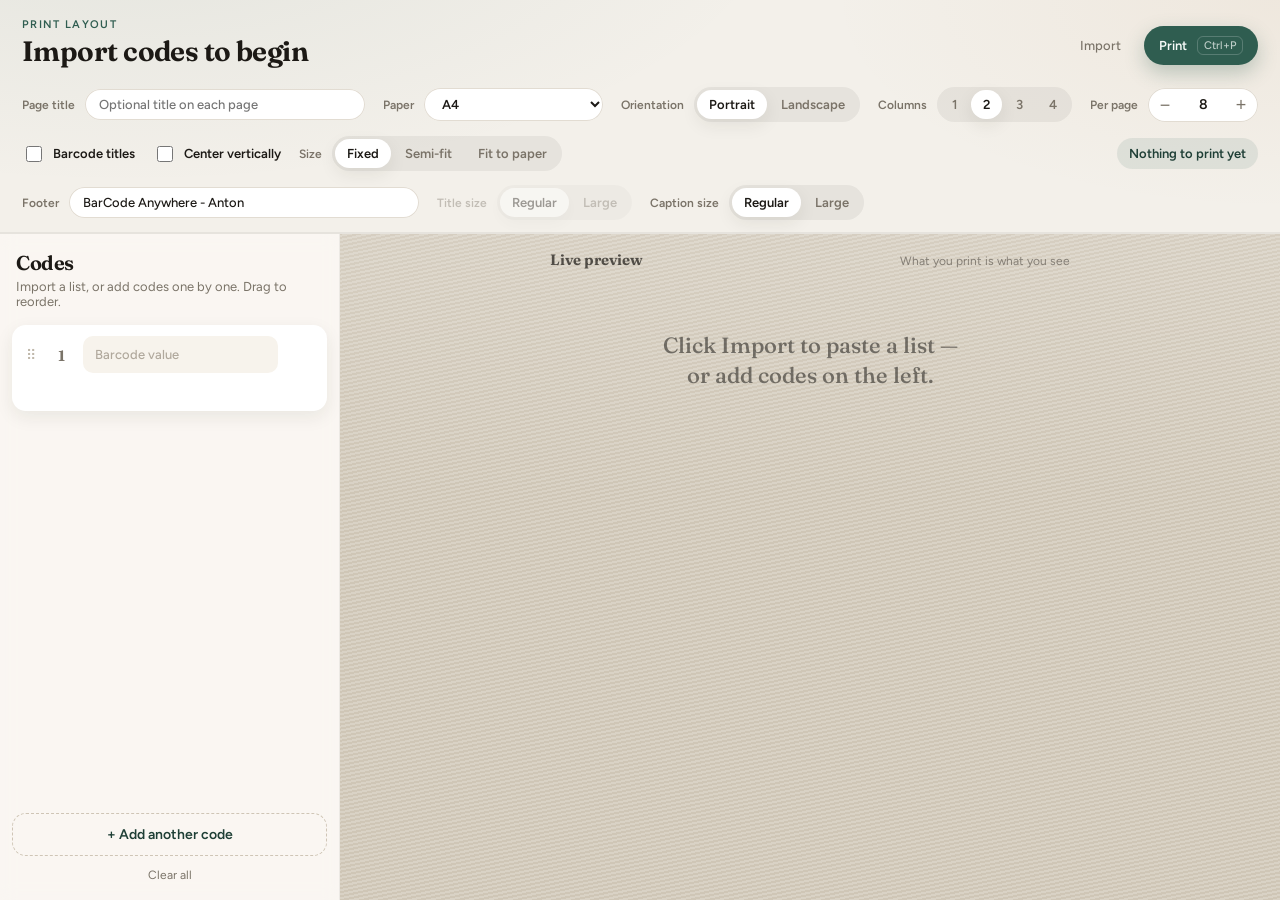
==== ui/index.html @ 6131a4e2 "Keep a regular title tile shorter than a large one. Regular titles reserved two lines, and large tit" ====
<!DOCTYPE html>
<html lang="en" class="paper-a4 orient-portrait is-booting">
<head>
  <meta charset="UTF-8" />
  <meta name="viewport" content="width=device-width, initial-scale=1" />
  <title>BarCode Anywhere</title>
  <link rel="preconnect" href="https://fonts.googleapis.com" />
  <link rel="preconnect" href="https://fonts.gstatic.com" crossorigin />
  <link href="https://fonts.googleapis.com/css2?family=Fraunces:opsz,wght@9..144,500;9..144,650&family=Figtree:wght@400;500;600;700&family=IBM+Plex+Mono:wght@400;500&display=swap" rel="stylesheet" />
  <link rel="stylesheet" href="style.css?v=19" />
</head>
<body>
  <!-- Scan mode (Ctrl+Shift+B) -->
  <main class="dialog view" id="viewScan">
    <header class="top no-print">
      <p class="hint">Ctrl+Shift+B · Esc to hide · one barcode per line</p>
      <button type="button" class="close" data-hide aria-label="Close">×</button>
    </header>

    <p class="meta" id="scanMeta"></p>
    <p class="warn" id="scanWarn" hidden></p>
    <p class="error" id="scanError" hidden></p>
    <div class="list" id="scanList"></div>
  </main>

  <!-- Print mode (Ctrl+Shift+P) -->
  <main class="print-app view" id="viewPrint" hidden>
    <header class="print-chrome no-print">
      <div class="print-brand">
        <p class="print-kicker">Print layout</p>
        <h1 class="print-title" id="printMeta">Your sheet</h1>
      </div>
      <div class="print-chrome-actions">
        <button type="button" class="btn ghost" id="importBtn">Import</button>
        <button type="button" class="btn ghost" data-hide>Hide</button>
        <button type="button" class="btn primary" id="printBtn">
          <span>Print</span>
          <span class="btn-key">Ctrl+P</span>
        </button>
      </div>
    </header>

    <section class="print-toolbar no-print">
      <div class="tool-group grow">
        <span class="tool-label">Page title</span>
        <input type="text" class="toolbar-input" id="pageTitleInput" placeholder="Optional title on each page" />
      </div>

      <div class="tool-group">
        <span class="tool-label">Paper</span>
        <select id="paperSelect" class="paper-select">
          <option value="a4" selected>A4</option>
          <option value="zebra105">105 × 250 mm (Zebra)</option>
        </select>
      </div>

      <div class="tool-group">
        <span class="tool-label">Orientation</span>
        <div class="segmented" role="group" aria-label="Orientation">
          <button type="button" class="seg is-active" data-orient="portrait">Portrait</button>
          <button type="button" class="seg" data-orient="landscape">Landscape</button>
        </div>
        <select id="orientSelect" class="sr-only" aria-hidden="true" tabindex="-1">
          <option value="portrait" selected>Portrait</option>
          <option value="landscape">Landscape</option>
        </select>
      </div>

      <div class="tool-group" id="columnsGroup">
        <span class="tool-label">Columns</span>
        <div class="segmented" role="group" aria-label="Columns">
          <button type="button" class="seg" data-columns="1">1</button>
          <button type="button" class="seg is-active" data-columns="2">2</button>
          <button type="button" class="seg" data-columns="3">3</button>
          <button type="button" class="seg" data-columns="4">4</button>
        </div>
        <select id="columnsSelect" class="sr-only" aria-hidden="true" tabindex="-1">
          <option value="1">1</option>
          <option value="2" selected>2</option>
          <option value="3">3</option>
          <option value="4">4</option>
        </select>
      </div>

      <div class="tool-group">
        <span class="tool-label">Per page</span>
        <div class="stepper">
          <button type="button" class="stepper-btn" id="perPageDown" aria-label="Fewer per page">−</button>
          <input type="number" id="perPageInput" min="1" max="40" value="8" />
          <button type="button" class="stepper-btn" id="perPageUp" aria-label="More per page">+</button>
        </div>
      </div>

      <label class="tool-toggle">
        <input type="checkbox" id="showTitlesToggle" />
        <span>Barcode titles</span>
      </label>

      <label class="tool-toggle">
        <input type="checkbox" id="vCenterToggle" />
        <span>Center vertically</span>
      </label>

      <div class="tool-group">
        <span class="tool-label">Size</span>
        <div class="segmented" role="group" aria-label="Barcode size">
          <button type="button" class="seg is-active" data-size="normal">Fixed</button>
          <button type="button" class="seg" data-size="semi">Semi-fit</button>
          <button type="button" class="seg" data-size="fit">Fit to paper</button>
        </div>
        <select id="sizeModeSelect" class="sr-only" aria-hidden="true" tabindex="-1">
          <option value="normal" selected>Fixed</option>
          <option value="semi">Semi-fit</option>
          <option value="fit">Fit to paper</option>
        </select>
      </div>

      <p class="page-pill" id="pageCount">0 pages</p>
    </section>

    <section class="print-toolbar secondary no-print">
      <div class="tool-group grow">
        <span class="tool-label">Footer</span>
        <input type="text" class="toolbar-input" id="footerInput" value="BarCode Anywhere - Anton" />
      </div>

      <div class="tool-group" id="titleSizeGroup" title="Size of the name above each barcode">
        <span class="tool-label">Title size</span>
        <div class="segmented" role="group" aria-label="Title size">
          <button type="button" class="seg is-active" data-title-size="regular">Regular</button>
          <button type="button" class="seg" data-title-size="large">Large</button>
        </div>
        <select id="titleSizeSelect" class="sr-only" aria-hidden="true" tabindex="-1">
          <option value="regular" selected>Regular</option>
          <option value="large">Large</option>
        </select>
      </div>

      <div class="tool-group" id="captionSizeGroup" title="Size of the code printed under each barcode">
        <span class="tool-label">Caption size</span>
        <div class="segmented" role="group" aria-label="Caption size">
          <button type="button" class="seg is-active" data-caption-size="regular">Regular</button>
          <button type="button" class="seg" data-caption-size="large">Large</button>
        </div>
        <select id="captionSizeSelect" class="sr-only" aria-hidden="true" tabindex="-1">
          <option value="regular" selected>Regular</option>
          <option value="large">Large</option>
        </select>
      </div>

      <p class="paper-hint" id="paperHint"></p>
    </section>

    <div class="print-body">
      <aside class="editor no-print">
        <div class="editor-head">
          <h2 class="editor-title">Codes</h2>
          <p class="editor-sub">Import a list, or add codes one by one. Drag to reorder.</p>
        </div>
        <div class="editor-list" id="editorList"></div>
        <div class="editor-foot">
          <button type="button" class="add-row" id="addBtn">+ Add another code</button>
          <button type="button" class="text-btn" id="clearBtn">Clear all</button>
        </div>
      </aside>

      <section class="preview-wrap">
        <div class="preview-head no-print">
          <span class="preview-label">Live preview</span>
          <span class="preview-tip">What you print is what you see</span>
        </div>
        <div class="preview" id="preview"></div>
      </section>
    </div>
  </main>

  <!-- Import dialog -->
  <div class="modal no-print" id="importModal" hidden>
    <div class="modal-backdrop" data-import-close></div>
    <div class="modal-card" role="dialog" aria-labelledby="importHeading">
      <header class="modal-head">
        <div>
          <p class="modal-kicker">Import</p>
          <h2 id="importHeading">Paste your codes</h2>
        </div>
        <button type="button" class="close" data-import-close aria-label="Close">×</button>
      </header>
      <p class="modal-help">
        One barcode per line. Optional:
        <code>Title | CODE</code> or <code>Title[Tab]CODE</code>.
      </p>
      <textarea id="importText" rows="12" placeholder="Damaged return | SKU-1001&#10;Wrong item | SKU-1002&#10;SKU-1003"></textarea>
      <label class="tool-toggle modal-toggle">
        <input type="checkbox" id="importReplaceToggle" checked />
        <span>Replace current list</span>
      </label>
      <footer class="modal-actions">
        <button type="button" class="btn ghost" data-import-close>Cancel</button>
        <button type="button" class="btn primary" id="importApplyBtn">Add to sheet</button>
      </footer>
    </div>
  </div>

  <script src="vendor/JsBarcode.code128.min.js"></script>
  <script src="app.js?v=19"></script>
</body>
</html>
---- ui/style.css ----
:root {
  --bg: #f3f0ea;
  --ink: #1c1915;
  --muted: #7a7368;
  --line: #e2dcd2;
  --warn: #8a5a00;
  --warn-bg: #fff4df;
  --err: #9b2c2c;
  --err-bg: #fdecec;
  --barcode-bg: #ffffff;
  --panel: #ebe6dc;
  --accent: #2f5d50;
  --accent-deep: #1f3f36;
  --desk: #d9d2c5;
  --desk-deep: #cfc6b6;
  --paper: #fffcf7;
  --shadow: 0 18px 40px rgba(40, 32, 20, 0.12);
  --shadow-soft: 0 6px 18px rgba(40, 32, 20, 0.08);
  --font-ui: "Figtree", "Segoe UI", sans-serif;
  --font-display: "Fraunces", Georgia, serif;
  --font-mono: "IBM Plex Mono", "Cascadia Mono", Consolas, monospace;
  --ease: cubic-bezier(0.22, 1, 0.36, 1);
}

* {
  box-sizing: border-box;
}

html,
body {
  margin: 0;
  height: 100%;
  background: var(--bg);
  color: var(--ink);
  font-family: var(--font-ui);
}

html.is-booting .view {
  visibility: hidden;
}

body {
  display: flex;
  align-items: stretch;
  justify-content: center;
}

.view[hidden] {
  display: none !important;
}

.sr-only {
  position: absolute;
  width: 1px;
  height: 1px;
  padding: 0;
  margin: -1px;
  overflow: hidden;
  clip: rect(0, 0, 0, 0);
  border: 0;
}

.btn {
  border: 1px solid transparent;
  background: #fff;
  color: var(--ink);
  font: inherit;
  font-size: 13px;
  font-weight: 600;
  padding: 9px 14px;
  border-radius: 999px;
  cursor: pointer;
  transition: transform 0.18s var(--ease), background 0.18s ease, box-shadow 0.18s ease;
}

.btn:hover {
  transform: translateY(-1px);
}

.btn.primary {
  background: var(--accent);
  color: #f7faf8;
  box-shadow: 0 8px 20px rgba(47, 93, 80, 0.28);
  display: inline-flex;
  align-items: center;
  gap: 10px;
}

.btn.primary:hover {
  background: var(--accent-deep);
}

.btn.ghost {
  background: transparent;
  border-color: transparent;
  color: var(--muted);
  font-weight: 500;
}

.btn.ghost:hover {
  color: var(--ink);
  background: rgba(28, 25, 21, 0.05);
}

.btn-key {
  font-size: 11px;
  font-weight: 500;
  opacity: 0.72;
  border: 1px solid rgba(255, 255, 255, 0.28);
  border-radius: 6px;
  padding: 2px 6px;
}

.close {
  border: 0;
  background: transparent;
  color: var(--muted);
  font-size: 22px;
  line-height: 1;
  cursor: pointer;
  padding: 0 2px;
}

.close:hover {
  color: var(--ink);
}

.hint {
  margin: 0;
  font-size: 12px;
  letter-spacing: 0.02em;
  color: var(--muted);
}

.meta {
  margin: 0;
  font-size: 12px;
  color: var(--muted);
}

.warn,
.error {
  margin: 0;
  font-size: 13px;
  line-height: 1.35;
  padding: 8px 10px;
  border-radius: 8px;
}

.warn {
  color: var(--warn);
  background: var(--warn-bg);
}

.error {
  color: var(--err);
  background: var(--err-bg);
}

/* —— Scan mode —— */
.dialog {
  width: min(560px, 100%);
  height: 100%;
  padding: 16px 20px 18px;
  display: flex;
  flex-direction: column;
  gap: 8px;
  min-height: 0;
}

.top {
  display: flex;
  align-items: center;
  justify-content: space-between;
  gap: 12px;
  flex-shrink: 0;
}

.list {
  flex: 1;
  min-height: 0;
  overflow-y: auto;
  display: flex;
  flex-direction: column;
  gap: 12px;
  padding-right: 2px;
}

.row {
  background: var(--barcode-bg);
  border: 1px solid var(--line);
  border-radius: 10px;
  padding: 12px 12px 10px;
  display: flex;
  flex-direction: column;
  gap: 8px;
}

.row-label {
  margin: 0;
  font-size: 13px;
  line-height: 1.35;
  white-space: pre-wrap;
  word-break: break-word;
  font-family: var(--font-mono);
}

.row-meta {
  margin: 0;
  font-size: 11px;
  color: var(--muted);
}

.row-warn,
.row-error {
  margin: 0;
  font-size: 12px;
  line-height: 1.3;
}

.row-warn {
  color: var(--warn);
}

.row-error {
  color: var(--err);
}

.row-barcode {
  display: flex;
  justify-content: center;
  align-items: center;
  overflow: hidden;
}

.row-barcode svg {
  max-width: 100%;
  height: auto;
}

.row.is-error {
  background: var(--err-bg);
  border-color: #efc4c4;
}

.empty {
  margin: 24px 0;
  text-align: center;
  color: var(--muted);
  font-size: 14px;
}

/* —— Print mode —— */
.print-app {
  width: 100%;
  height: 100%;
  display: flex;
  flex-direction: column;
  min-height: 0;
  background:
    radial-gradient(1200px 500px at 10% -10%, rgba(47, 93, 80, 0.08), transparent 55%),
    radial-gradient(900px 420px at 100% 0%, rgba(180, 120, 60, 0.07), transparent 50%),
    var(--bg);
}

.print-chrome {
  display: flex;
  align-items: flex-end;
  justify-content: space-between;
  gap: 16px;
  padding: 18px 22px 12px;
  flex-shrink: 0;
}

.print-kicker {
  margin: 0 0 4px;
  font-size: 11px;
  font-weight: 600;
  letter-spacing: 0.12em;
  text-transform: uppercase;
  color: var(--accent);
}

.print-title {
  margin: 0;
  font-family: var(--font-display);
  font-size: 28px;
  font-weight: 650;
  letter-spacing: -0.02em;
  line-height: 1.15;
  color: var(--ink);
}

.print-chrome-actions {
  display: flex;
  align-items: center;
  gap: 8px;
  padding-bottom: 2px;
}

.print-toolbar {
  display: flex;
  flex-wrap: wrap;
  align-items: center;
  gap: 14px 18px;
  padding: 8px 22px 14px;
  flex-shrink: 0;
}

.print-toolbar.secondary {
  padding-top: 0;
  padding-bottom: 12px;
  border-bottom: 1px solid rgba(28, 25, 21, 0.06);
}

.tool-group {
  display: flex;
  align-items: center;
  gap: 10px;
}

.tool-group.grow {
  flex: 1 1 220px;
  min-width: 180px;
}

.tool-group.is-disabled {
  opacity: 0.4;
}

.tool-group.is-disabled .seg {
  cursor: default;
}

.tool-label {
  font-size: 12px;
  font-weight: 600;
  color: var(--muted);
  white-space: nowrap;
}

.toolbar-input {
  flex: 1;
  min-width: 0;
  font: inherit;
  font-size: 13px;
  font-weight: 500;
  border: 0;
  background: #fff;
  border-radius: 999px;
  padding: 8px 14px;
  box-shadow: inset 0 0 0 1px var(--line);
  color: var(--ink);
}

.toolbar-input:focus {
  outline: none;
  box-shadow: 0 0 0 2px rgba(47, 93, 80, 0.22);
}

.tool-toggle {
  display: inline-flex;
  align-items: center;
  gap: 8px;
  font-size: 13px;
  font-weight: 600;
  color: var(--ink);
  cursor: pointer;
  user-select: none;
}

.tool-toggle input {
  width: 16px;
  height: 16px;
  accent-color: var(--accent);
}

.paper-hint {
  margin: 0;
  font-size: 12px;
  color: var(--muted);
  flex: 1 1 200px;
}

.segmented {
  display: inline-flex;
  padding: 3px;
  background: rgba(28, 25, 21, 0.06);
  border-radius: 999px;
  gap: 2px;
}

.seg {
  border: 0;
  background: transparent;
  color: var(--muted);
  font: inherit;
  font-size: 13px;
  font-weight: 600;
  padding: 7px 12px;
  border-radius: 999px;
  cursor: pointer;
  transition: background 0.2s var(--ease), color 0.2s ease, transform 0.2s var(--ease);
}

.seg:hover {
  color: var(--ink);
}

.seg.is-active {
  background: #fff;
  color: var(--ink);
  box-shadow: var(--shadow-soft);
}

.stepper {
  display: inline-flex;
  align-items: center;
  background: #fff;
  border-radius: 999px;
  box-shadow: inset 0 0 0 1px var(--line);
  overflow: hidden;
}

.stepper-btn {
  border: 0;
  background: transparent;
  width: 34px;
  height: 34px;
  font-size: 18px;
  line-height: 1;
  color: var(--muted);
  cursor: pointer;
}

.stepper-btn:hover {
  color: var(--ink);
  background: rgba(28, 25, 21, 0.04);
}

.stepper input {
  width: 42px;
  border: 0;
  text-align: center;
  font: inherit;
  font-size: 14px;
  font-weight: 600;
  background: transparent;
  color: var(--ink);
  -moz-appearance: textfield;
}

.stepper input::-webkit-outer-spin-button,
.stepper input::-webkit-inner-spin-button {
  -webkit-appearance: none;
  margin: 0;
}

.paper-select {
  font: inherit;
  font-size: 13px;
  font-weight: 600;
  border: 0;
  background: #fff;
  border-radius: 999px;
  padding: 8px 14px;
  box-shadow: inset 0 0 0 1px var(--line);
  color: var(--ink);
  cursor: pointer;
}

.page-pill {
  margin: 0 0 0 auto;
  font-size: 13px;
  font-weight: 600;
  color: var(--accent-deep);
  background: rgba(47, 93, 80, 0.1);
  padding: 8px 12px;
  border-radius: 999px;
}

.print-body {
  flex: 1;
  min-height: 0;
  display: grid;
  grid-template-columns: minmax(300px, 340px) 1fr;
  gap: 0;
  border-top: 1px solid rgba(28, 25, 21, 0.06);
}

.editor {
  background: rgba(255, 252, 247, 0.55);
  backdrop-filter: blur(8px);
  border-right: 1px solid rgba(28, 25, 21, 0.06);
  display: flex;
  flex-direction: column;
  min-height: 0;
}

.editor-head {
  padding: 16px 16px 8px;
  flex-shrink: 0;
}

.editor-title {
  margin: 0;
  font-family: var(--font-display);
  font-size: 20px;
  font-weight: 650;
  letter-spacing: -0.02em;
}

.editor-sub {
  margin: 4px 0 0;
  font-size: 13px;
  color: var(--muted);
}

.editor-list {
  flex: 1;
  overflow-y: auto;
  padding: 8px 12px 8px;
  display: flex;
  flex-direction: column;
  gap: 8px;
}

.edit-row {
  display: grid;
  grid-template-columns: 18px 28px 1fr auto;
  gap: 8px;
  align-items: start;
  background: #fff;
  border-radius: 14px;
  padding: 10px 10px 10px 8px;
  box-shadow: var(--shadow-soft);
  border: 1px solid transparent;
  transition: transform 0.18s var(--ease), box-shadow 0.18s ease, border-color 0.18s ease;
  animation: rise-in 0.28s var(--ease) both;
}

.edit-row:hover {
  transform: translateY(-1px);
  box-shadow: 0 10px 24px rgba(40, 32, 20, 0.1);
}

.edit-row.is-bad {
  border-color: #f0c4c4;
  background: #fff8f7;
}

.edit-row.is-dragging {
  opacity: 0.55;
  transform: scale(0.98);
}

.edit-row.is-drag-over {
  border-color: var(--accent);
  box-shadow: 0 0 0 2px rgba(47, 93, 80, 0.18);
}

.edit-handle {
  display: flex;
  align-items: center;
  justify-content: center;
  height: 38px;
  color: #c0b8ab;
  cursor: grab;
  user-select: none;
  font-size: 14px;
  letter-spacing: -1px;
}

.edit-handle:active {
  cursor: grabbing;
}

.edit-num {
  display: flex;
  align-items: center;
  justify-content: center;
  height: 38px;
  font-family: var(--font-display);
  font-size: 15px;
  font-weight: 650;
  color: var(--muted);
}

.edit-main {
  min-width: 0;
  display: flex;
  flex-direction: column;
  gap: 6px;
}

.edit-main input {
  width: 100%;
  border: 0;
  outline: none;
  background: #f7f3ec;
  border-radius: 10px;
  padding: 10px 12px;
  font-family: var(--font-mono);
  font-size: 13px;
  color: var(--ink);
  transition: background 0.18s ease, box-shadow 0.18s ease;
}

.edit-main input:focus {
  background: #fff;
  box-shadow: 0 0 0 2px rgba(47, 93, 80, 0.22);
}

.edit-main input::placeholder {
  color: #b0a89c;
  font-family: var(--font-ui);
  font-weight: 500;
}

.edit-mini {
  height: 28px;
  display: flex;
  align-items: center;
  opacity: 0.92;
}

.edit-mini svg {
  max-width: 100%;
  height: 26px !important;
}

.edit-mini.is-empty {
  display: none;
}

.edit-hint {
  margin: 0;
  font-size: 11px;
  line-height: 1.35;
  color: var(--err);
  min-height: 0;
}

.edit-tools {
  display: flex;
  flex-direction: column;
  gap: 4px;
  opacity: 0;
  transition: opacity 0.15s ease;
}

.edit-row:hover .edit-tools,
.edit-row:focus-within .edit-tools {
  opacity: 1;
}

.icon-btn {
  width: 30px;
  height: 30px;
  border: 0;
  border-radius: 8px;
  background: transparent;
  color: var(--muted);
  cursor: pointer;
  font-size: 14px;
  line-height: 1;
}

.icon-btn:hover {
  background: rgba(28, 25, 21, 0.06);
  color: var(--ink);
}

.icon-btn.danger:hover {
  background: rgba(155, 44, 44, 0.1);
  color: var(--err);
}

.editor-foot {
  padding: 10px 12px 14px;
  display: flex;
  flex-direction: column;
  gap: 8px;
  flex-shrink: 0;
}

.add-row {
  width: 100%;
  border: 1.5px dashed #cfc5b6;
  background: transparent;
  color: var(--accent-deep);
  font: inherit;
  font-size: 14px;
  font-weight: 600;
  padding: 12px;
  border-radius: 14px;
  cursor: pointer;
  transition: border-color 0.18s ease, background 0.18s ease, transform 0.18s var(--ease);
}

.add-row:hover {
  border-color: var(--accent);
  background: rgba(47, 93, 80, 0.06);
  transform: translateY(-1px);
}

.text-btn {
  border: 0;
  background: transparent;
  color: var(--muted);
  font: inherit;
  font-size: 12px;
  cursor: pointer;
  padding: 4px;
}

.text-btn:hover {
  color: var(--err);
}

.preview-wrap {
  min-height: 0;
  overflow: auto;
  padding: 16px 18px 28px;
  background:
    linear-gradient(180deg, rgba(255, 255, 255, 0.15), transparent 40%),
    repeating-linear-gradient(
      -12deg,
      var(--desk) 0 2px,
      var(--desk-deep) 2px 4px
    );
}

.preview-head {
  display: flex;
  align-items: baseline;
  justify-content: space-between;
  gap: 12px;
  margin: 0 auto 14px;
  width: min(100%, 520px);
}

.preview-label {
  font-family: var(--font-display);
  font-size: 15px;
  font-weight: 650;
  color: rgba(28, 25, 21, 0.72);
}

.preview-tip {
  font-size: 12px;
  color: rgba(28, 25, 21, 0.45);
}

.preview {
  display: flex;
  flex-direction: column;
  align-items: center;
  gap: 22px;
}

.sheet {
  width: 210mm;
  min-height: 297mm;
  background: var(--paper);
  border-radius: 2px;
  box-shadow: var(--shadow), 0 1px 0 rgba(255, 255, 255, 0.8) inset;
  padding: 12mm 12mm 10mm;
  display: flex;
  flex-direction: column;
  position: relative;
  animation: sheet-in 0.45s var(--ease) both;
}

.sheet.is-landscape {
  width: 297mm;
  min-height: 210mm;
}

.sheet.paper-zebra105 {
  width: 105mm;
  min-height: 250mm;
  padding: 6mm 6mm 5mm;
}

.sheet.paper-zebra105.is-landscape {
  width: 250mm;
  min-height: 105mm;
  padding: 5mm 7mm;
}

.sheet::before {
  content: "";
  position: absolute;
  inset: 0;
  pointer-events: none;
  background: linear-gradient(135deg, rgba(255, 255, 255, 0.55), transparent 35%);
  border-radius: inherit;
}

.sheet-header {
  position: relative;
  z-index: 1;
  margin-bottom: 5mm;
  padding-bottom: 3mm;
  border-bottom: 0.4pt solid #ddd6ca;
}

.sheet-header.is-empty {
  display: none;
}

.sheet-page-title {
  margin: 0;
  font-family: var(--font-display);
  font-size: 16pt;
  font-weight: 650;
  letter-spacing: -0.02em;
  color: #1c1915;
  line-height: 1.2;
}

.sheet.paper-zebra105 .sheet-page-title {
  font-size: 11pt;
}

.sheet-grid {
  flex: 1;
  display: grid;
  gap: 7mm 8mm;
  align-content: start;
  position: relative;
  z-index: 1;
  min-height: 0;
}

.sheet-grid.is-vcenter {
  align-content: center;
}

.sheet.is-fit .sheet-cell-title,
.sheet.is-semi .sheet-cell-title {
  font-size: 11pt;
}

.sheet.is-fit .sheet-cell-label,
.sheet.is-semi .sheet-cell-label {
  font-size: 8.5pt;
}

.sheet.is-fit.paper-zebra105 .sheet-cell-title {
  font-size: 10pt;
}

.sheet.is-fit.paper-zebra105 .sheet-cell-label {
  font-size: 9pt;
}

.sheet.is-fit.is-fit-hero .sheet-cell-title {
  font-size: 14pt;
}

.sheet.is-fit.is-fit-hero .sheet-cell-label {
  font-size: 9pt;
}

.sheet.paper-zebra105 .sheet-grid {
  gap: 4mm 5mm;
}

.sheet-grid.cols-1 {
  grid-template-columns: 1fr;
}

.sheet-grid.cols-2 {
  grid-template-columns: 1fr 1fr;
}

.sheet-grid.cols-3 {
  grid-template-columns: 1fr 1fr 1fr;
  gap: 6mm 6mm;
}

.sheet-grid.cols-4 {
  grid-template-columns: 1fr 1fr 1fr 1fr;
  gap: 5mm 5mm;
}

.sheet-cell {
  --after-title: -1.25mm;
  display: flex;
  flex-direction: column;
  align-items: center;
  justify-content: center;
  gap: 2.2mm;
  padding: 3mm 3.5mm;
  min-height: 0;
  overflow: hidden;
  border-radius: 1.5mm;
  background: #f6f1e8;
  print-color-adjust: exact;
  -webkit-print-color-adjust: exact;
}

.sheet-grid.cols-1 .sheet-cell {
  padding-block: 4mm;
}

.sheet.paper-zebra105 .sheet-cell {
  --after-title: -0.75mm;
  padding: 2mm 1mm;
  gap: 1.6mm;
}

.sheet-grid.cols-3 .sheet-cell-label,
.sheet-grid.cols-4 .sheet-cell-label {
  font-size: 8pt;
}

.sheet-cell-title {
  margin: 0 0 var(--after-title);
  font-family: var(--font-ui);
  font-size: 10pt;
  font-weight: 650;
  text-align: center;
  color: #1c1915;
  line-height: 1.15;
  width: 100%;
  max-width: 100%;
  height: auto;
  min-height: 0;
  overflow: hidden;
  word-break: break-word;
  display: flex;
  flex-direction: column;
  justify-content: flex-end;
  align-items: center;
  flex-shrink: 0;
}

.sheet-cell-title span {
  display: -webkit-box;
  -webkit-box-orient: vertical;
  -webkit-line-clamp: 2;
  line-clamp: 2;
  overflow: hidden;
  max-width: 100%;
  word-break: break-word;
}

.sheet.paper-zebra105 .sheet-cell-title {
  font-size: 9pt;
}

.sheet-cell-bars {
  max-width: 100%;
  min-width: 0;
  display: flex;
  justify-content: center;
}

.sheet-cell-bars svg,
.sheet-cell svg {
  max-width: 100%;
  height: auto;
  filter: contrast(1.05);
}

.sheet.is-fit,
.sheet.is-semi {
  height: 297mm;
}

.sheet.is-fit.is-landscape,
.sheet.is-semi.is-landscape {
  height: 210mm;
}

.sheet.paper-zebra105.is-fit,
.sheet.paper-zebra105.is-semi {
  height: 250mm;
}

.sheet.paper-zebra105.is-fit.is-landscape,
.sheet.paper-zebra105.is-semi.is-landscape {
  height: 105mm;
}

.sheet.is-fit .sheet-footer,
.sheet.is-semi .sheet-footer {
  margin-top: 0;
}

.sheet.is-fit .sheet-grid,
.sheet.is-semi .sheet-grid {
  --wall-gap: 10mm;
  flex: 1 1 auto;
  min-height: 0;
  align-content: start;
  gap: var(--wall-gap);
  grid-template-rows: none;
  grid-auto-rows: calc(
    (100% - (var(--layout-rows, 1) - 1) * var(--wall-gap)) / var(--layout-rows, 1)
  );
}

.sheet.paper-zebra105.is-fit .sheet-grid,
.sheet.paper-zebra105.is-semi .sheet-grid {
  --wall-gap: 6mm;
}

.sheet.is-fit .sheet-cell,
.sheet.is-semi .sheet-cell {
  height: 100%;
  min-height: 0;
}

.sheet.is-fit .sheet-cell {
  --after-title: -1.15mm;
  padding: 3mm 2.5mm;
  gap: 2mm;
}

.sheet.is-semi .sheet-cell {
  --after-title: -1.45mm;
  padding: 3mm 3mm;
  gap: 2.4mm;
}

.sheet.paper-zebra105.is-fit .sheet-cell,
.sheet.paper-zebra105.is-semi .sheet-cell {
  --after-title: -0.85mm;
}

.sheet.is-fit .sheet-cell-bars,
.sheet.is-semi .sheet-cell-bars {
  flex: 0 0 auto;
  align-self: center;
  align-items: center;
  justify-content: center;
  width: 100%;
  height: var(--bar-h, 24mm);
  max-width: none;
  min-height: 0;
}

.sheet.is-fit .sheet-cell-bars svg,
.sheet.is-semi .sheet-cell-bars svg {
  width: auto;
  height: 100%;
  max-width: 100%;
  display: block;
}

.sheet-cell-label {
  margin: 0;
  font-size: 8.5pt;
  font-weight: 500;
  letter-spacing: 0.04em;
  text-align: center;
  word-break: break-word;
  font-family: var(--font-mono);
  color: #6e675e;
  max-width: 100%;
  line-height: 1.25;
  flex-shrink: 0;
}

/* Large type is 18pt. Title and caption are independent, including both at once.
   In a fitted cell, container query units yield a little when the slot is too short. */
.sheet.is-fit .sheet-cell,
.sheet.is-semi .sheet-cell {
  container-type: size;
}

.sheet.is-title-lg .sheet-cell-title,
.sheet.is-title-lg.is-fit .sheet-cell-title,
.sheet.is-title-lg.is-semi .sheet-cell-title,
.sheet.is-title-lg.is-fit.is-fit-hero .sheet-cell-title,
.sheet.is-title-lg.paper-zebra105 .sheet-cell-title,
.sheet.is-title-lg.is-fit.paper-zebra105 .sheet-cell-title,
.sheet.is-title-lg.is-semi.paper-zebra105 .sheet-cell-title {
  font-size: 18pt;
  line-height: 1.12;
  letter-spacing: -0.015em;
}

.sheet.is-fit.is-title-lg .sheet-cell-title,
.sheet.is-semi.is-title-lg .sheet-cell-title,
.sheet.is-title-lg.is-fit.is-fit-hero .sheet-cell-title,
.sheet.is-title-lg.is-fit.paper-zebra105 .sheet-cell-title,
.sheet.is-title-lg.is-semi.paper-zebra105 .sheet-cell-title {
  font-size: min(18pt, 26cqh);
}

.sheet.is-caption-lg .sheet-cell-label,
.sheet.is-caption-lg.is-fit .sheet-cell-label,
.sheet.is-caption-lg.is-semi .sheet-cell-label,
.sheet.is-caption-lg.is-fit.is-fit-hero .sheet-cell-label,
.sheet.is-caption-lg.paper-zebra105 .sheet-cell-label,
.sheet.is-caption-lg.is-fit.paper-zebra105 .sheet-cell-label,
.sheet.is-caption-lg.is-semi.paper-zebra105 .sheet-cell-label,
.sheet.is-caption-lg .sheet-grid.cols-3 .sheet-cell-label,
.sheet.is-caption-lg .sheet-grid.cols-4 .sheet-cell-label {
  font-size: 18pt;
  font-weight: 500;
  letter-spacing: 0.01em;
  line-height: 1.15;
  color: #2c2823;
}

.sheet.is-fit.is-caption-lg .sheet-cell-label,
.sheet.is-semi.is-caption-lg .sheet-cell-label,
.sheet.is-caption-lg.is-fit.is-fit-hero .sheet-cell-label,
.sheet.is-caption-lg.is-fit.paper-zebra105 .sheet-cell-label,
.sheet.is-caption-lg.is-semi.paper-zebra105 .sheet-cell-label,
.sheet.is-fit.is-caption-lg .sheet-grid.cols-3 .sheet-cell-label,
.sheet.is-fit.is-caption-lg .sheet-grid.cols-4 .sheet-cell-label,
.sheet.is-semi.is-caption-lg .sheet-grid.cols-3 .sheet-cell-label,
.sheet.is-semi.is-caption-lg .sheet-grid.cols-4 .sheet-cell-label {
  font-size: min(18pt, 20cqh);
}

.sheet.is-title-lg.is-caption-lg .sheet-cell {
  --after-title: -0.7mm;
  gap: 1.5mm;
  padding-block: 2.2mm;
}

.sheet.is-fit.is-title-lg.is-caption-lg .sheet-cell,
.sheet.is-semi.is-title-lg.is-caption-lg .sheet-cell {
  --after-title: -0.85mm;
  padding-block: 1.6mm;
}

.sheet.paper-zebra105 .sheet-cell-label {
  font-size: 8pt;
}

.sheet-cell.is-bad {
  background: #fff1f0;
  box-shadow: inset 0 0 0 1px #efc2c0;
}

.sheet-cell-error {
  margin: 0;
  font-size: 8.5pt;
  color: var(--err);
  text-align: center;
  font-family: var(--font-ui);
}

.sheet-footer {
  margin-top: auto;
  padding-top: 4mm;
  display: flex;
  justify-content: space-between;
  align-items: baseline;
  gap: 4mm;
  position: relative;
  z-index: 1;
  font-size: 8pt;
  color: #8a8278;
  font-family: var(--font-ui);
  border-top: 0.4pt solid #ebe4d8;
}

.sheet.paper-zebra105 .sheet-footer {
  font-size: 7pt;
  padding-top: 2.5mm;
}

.sheet-footer strong {
  color: #6e675e;
  font-weight: 600;
}

.sheet-footer-date {
  white-space: nowrap;
}

.edit-title {
  width: 100%;
  border: 0;
  outline: none;
  background: #f3eee6;
  border-radius: 8px;
  padding: 7px 10px;
  font-family: var(--font-ui);
  font-size: 12px;
  font-weight: 600;
  color: var(--ink);
}

.edit-title:focus {
  background: #fff;
  box-shadow: 0 0 0 2px rgba(47, 93, 80, 0.18);
}

.edit-title::placeholder {
  font-weight: 500;
  color: #b0a89c;
}

/* Import modal */
.modal[hidden] {
  display: none !important;
}

.modal {
  position: fixed;
  inset: 0;
  z-index: 40;
  display: grid;
  place-items: center;
  padding: 24px;
}

.modal-backdrop {
  position: absolute;
  inset: 0;
  background: rgba(28, 25, 21, 0.42);
  backdrop-filter: blur(3px);
}

.modal-card {
  position: relative;
  width: min(560px, 100%);
  background: #fffcf7;
  border-radius: 18px;
  box-shadow: 0 24px 60px rgba(28, 25, 21, 0.28);
  padding: 18px 18px 16px;
  display: flex;
  flex-direction: column;
  gap: 12px;
  animation: sheet-in 0.3s var(--ease) both;
}

.modal-head {
  display: flex;
  align-items: flex-start;
  justify-content: space-between;
  gap: 12px;
}

.modal-kicker {
  margin: 0 0 2px;
  font-size: 11px;
  font-weight: 600;
  letter-spacing: 0.12em;
  text-transform: uppercase;
  color: var(--accent);
}

.modal-card h2 {
  margin: 0;
  font-family: var(--font-display);
  font-size: 24px;
  font-weight: 650;
  letter-spacing: -0.02em;
}

.modal-help {
  margin: 0;
  font-size: 13px;
  color: var(--muted);
  line-height: 1.4;
}

.modal-help code {
  font-family: var(--font-mono);
  font-size: 12px;
  background: #f0ebe3;
  padding: 1px 5px;
  border-radius: 4px;
  color: var(--ink);
}

#rawImport,
#importText {
  width: 100%;
  border: 0;
  border-radius: 12px;
  background: #f4efe7;
  padding: 12px 14px;
  font-family: var(--font-mono);
  font-size: 13px;
  line-height: 1.45;
  color: var(--ink);
  resize: vertical;
  min-height: 180px;
}

#importText:focus {
  outline: none;
  box-shadow: 0 0 0 2px rgba(47, 93, 80, 0.22);
  background: #fff;
}

.modal-toggle {
  align-self: flex-start;
}

.modal-actions {
  display: flex;
  justify-content: flex-end;
  gap: 8px;
}

.preview-empty {
  margin: 48px auto;
  max-width: 320px;
  text-align: center;
  color: rgba(28, 25, 21, 0.55);
  font-family: var(--font-display);
  font-size: 22px;
  line-height: 1.35;
  font-weight: 500;
}

@keyframes rise-in {
  from {
    opacity: 0;
    transform: translateY(6px);
  }
  to {
    opacity: 1;
    transform: translateY(0);
  }
}

@keyframes sheet-in {
  from {
    opacity: 0;
    transform: translateY(16px) scale(0.985);
  }
  to {
    opacity: 1;
    transform: translateY(0) scale(1);
  }
}

@media screen {
  .sheet.paper-a4 {
    zoom: 0.62;
  }

  .sheet.paper-a4.is-landscape {
    zoom: 0.48;
  }

  .sheet.paper-zebra105 {
    zoom: 0.85;
  }

  .sheet.paper-zebra105.is-landscape {
    zoom: 0.72;
  }
}

@media print {
  html,
  body {
    height: auto;
    background: #fff;
  }

  body {
    display: block;
  }

  .no-print {
    display: none !important;
  }

  .view[hidden] {
    display: none !important;
  }

  .print-app {
    display: block;
    height: auto;
    background: #fff;
  }

  .print-body,
  .preview-wrap,
  .preview {
    display: block;
    overflow: visible;
    padding: 0;
    margin: 0;
    background: #fff;
    box-shadow: none;
  }

  .sheet {
    zoom: 1 !important;
    box-shadow: none;
    width: auto !important;
    min-height: auto !important;
    height: auto;
    padding: 0;
    border-radius: 0;
    background: #fff;
    page-break-after: always;
    break-after: page;
    animation: none;
  }

  .sheet::before {
    display: none;
  }

  .sheet:last-child {
    page-break-after: auto;
    break-after: auto;
  }

  .sheet-cell {
    background: #f6f1e8;
    print-color-adjust: exact;
    -webkit-print-color-adjust: exact;
  }

  html.paper-a4.orient-portrait @page {
    size: A4 portrait;
    margin: 12mm;
  }

  html.paper-a4.orient-landscape @page {
    size: A4 landscape;
    margin: 12mm;
  }

  html.paper-zebra105.orient-portrait @page {
    size: 105mm 250mm;
    margin: 4mm;
  }

  html.paper-zebra105.orient-landscape @page {
    size: 250mm 105mm;
    margin: 4mm;
  }

  /* Content box after @page margins, so a fitted sheet fills one page. */
  html.paper-a4.orient-portrait .sheet.is-fit,
  html.paper-a4.orient-portrait .sheet.is-semi {
    height: 272mm;
    max-height: 272mm;
  }

  html.paper-a4.orient-landscape .sheet.is-fit,
  html.paper-a4.orient-landscape .sheet.is-semi {
    height: 185mm;
    max-height: 185mm;
  }

  html.paper-zebra105.orient-portrait .sheet.is-fit,
  html.paper-zebra105.orient-portrait .sheet.is-semi {
    height: 241mm;
    max-height: 241mm;
  }

  html.paper-zebra105.orient-landscape .sheet.is-fit,
  html.paper-zebra105.orient-landscape .sheet.is-semi {
    height: 96mm;
    max-height: 96mm;
  }

  .sheet.is-fit,
  .sheet.is-semi {
    overflow: hidden;
    break-inside: avoid;
    page-break-inside: avoid;
  }
}
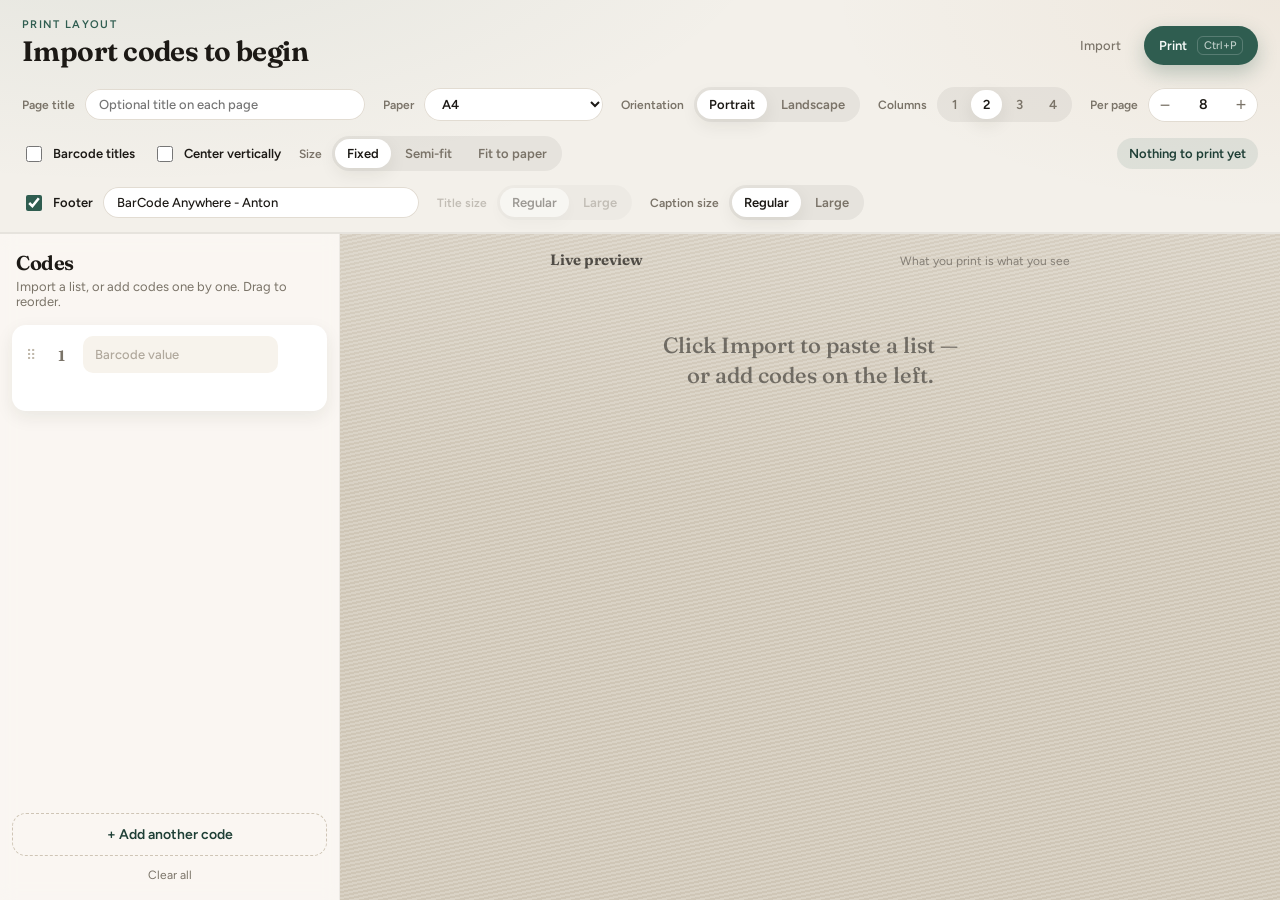
==== commit f8c712a5: "Make the sheet footer optional. Add a checkbox beside the footer text so the line at the bottom of e" ====
--- a/ui/index.html
+++ b/ui/index.html
@@ -7,7 +7,7 @@
   <link rel="preconnect" href="https://fonts.googleapis.com" />
   <link rel="preconnect" href="https://fonts.gstatic.com" crossorigin />
   <link href="https://fonts.googleapis.com/css2?family=Fraunces:opsz,wght@9..144,500;9..144,650&family=Figtree:wght@400;500;600;700&family=IBM+Plex+Mono:wght@400;500&display=swap" rel="stylesheet" />
-  <link rel="stylesheet" href="style.css?v=19" />
+  <link rel="stylesheet" href="style.css?v=20" />
 </head>
 <body>
   <!-- Scan mode (Ctrl+Shift+B) -->
@@ -119,8 +119,11 @@
     </section>
 
     <section class="print-toolbar secondary no-print">
-      <div class="tool-group grow">
-        <span class="tool-label">Footer</span>
+      <div class="tool-group grow" id="footerGroup">
+        <label class="tool-toggle" title="Show the line at the bottom of each page">
+          <input type="checkbox" id="showFooterToggle" checked />
+          <span>Footer</span>
+        </label>
         <input type="text" class="toolbar-input" id="footerInput" value="BarCode Anywhere - Anton" />
       </div>
 
@@ -202,6 +205,6 @@
   </div>
 
   <script src="vendor/JsBarcode.code128.min.js"></script>
-  <script src="app.js?v=19"></script>
+  <script src="app.js?v=20"></script>
 </body>
 </html>
--- a/ui/style.css
+++ b/ui/style.css
@@ -353,9 +353,8 @@
   color: var(--ink);
 }
 
-.toolbar-input:focus {
-  outline: none;
-  box-shadow: 0 0 0 2px rgba(47, 93, 80, 0.22);
+.toolbar-input:disabled {
+  opacity: 0.45;
 }
 
 .tool-toggle {
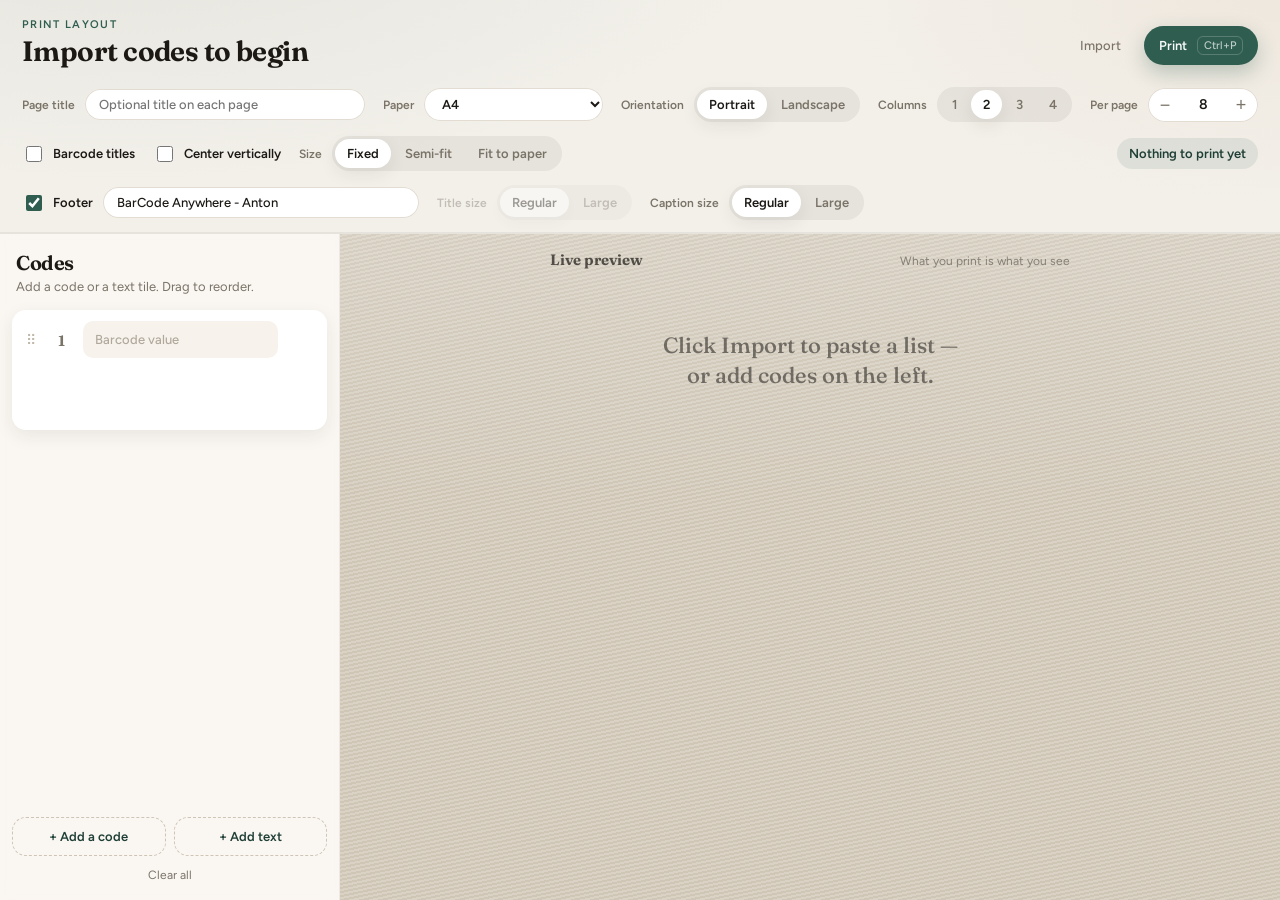
==== commit 7f4eae84: "Add text-only tiles that stay centered and multi-line. A tile can be words instead of a barcode. The" ====
--- a/ui/index.html
+++ b/ui/index.html
@@ -7,7 +7,7 @@
   <link rel="preconnect" href="https://fonts.googleapis.com" />
   <link rel="preconnect" href="https://fonts.gstatic.com" crossorigin />
   <link href="https://fonts.googleapis.com/css2?family=Fraunces:opsz,wght@9..144,500;9..144,650&family=Figtree:wght@400;500;600;700&family=IBM+Plex+Mono:wght@400;500&display=swap" rel="stylesheet" />
-  <link rel="stylesheet" href="style.css?v=20" />
+  <link rel="stylesheet" href="style.css?v=21" />
 </head>
 <body>
   <!-- Scan mode (Ctrl+Shift+B) -->
@@ -158,11 +158,14 @@
       <aside class="editor no-print">
         <div class="editor-head">
           <h2 class="editor-title">Codes</h2>
-          <p class="editor-sub">Import a list, or add codes one by one. Drag to reorder.</p>
+          <p class="editor-sub">Add a code or a text tile. Drag to reorder.</p>
         </div>
         <div class="editor-list" id="editorList"></div>
         <div class="editor-foot">
-          <button type="button" class="add-row" id="addBtn">+ Add another code</button>
+          <div class="add-row-pair">
+            <button type="button" class="add-row" id="addBtn">+ Add a code</button>
+            <button type="button" class="add-row" id="addTextBtn">+ Add text</button>
+          </div>
           <button type="button" class="text-btn" id="clearBtn">Clear all</button>
         </div>
       </aside>
@@ -191,6 +194,8 @@
       <p class="modal-help">
         One barcode per line. Optional:
         <code>Title | CODE</code> or <code>Title[Tab]CODE</code>.
+        A line starting with <code>::</code> is a text tile, with no barcode.
+        Use <code>\n</code> in that line for a line break.
       </p>
       <textarea id="importText" rows="12" placeholder="Damaged return | SKU-1001&#10;Wrong item | SKU-1002&#10;SKU-1003"></textarea>
       <label class="tool-toggle modal-toggle">
@@ -205,6 +210,6 @@
   </div>
 
   <script src="vendor/JsBarcode.code128.min.js"></script>
-  <script src="app.js?v=20"></script>
+  <script src="app.js?v=21"></script>
 </body>
 </html>
--- a/ui/style.css
+++ b/ui/style.css
@@ -632,6 +632,32 @@
   display: none;
 }
 
+.edit-main textarea.edit-copy {
+  width: 100%;
+  min-height: 72px;
+  border: 0;
+  outline: none;
+  resize: vertical;
+  background: #f7f3ec;
+  border-radius: 10px;
+  padding: 10px 12px;
+  font-family: var(--font-ui);
+  font-size: 13px;
+  font-weight: 600;
+  line-height: 1.4;
+  color: var(--ink);
+}
+
+.edit-main textarea.edit-copy:focus {
+  background: #fff;
+  box-shadow: 0 0 0 2px rgba(47, 93, 80, 0.22);
+}
+
+.edit-main textarea.edit-copy::placeholder {
+  color: #b0a89c;
+  font-weight: 500;
+}
+
 .edit-hint {
   margin: 0;
   font-size: 11px;
@@ -681,6 +707,17 @@
   flex-direction: column;
   gap: 8px;
   flex-shrink: 0;
+}
+
+.add-row-pair {
+  display: grid;
+  grid-template-columns: 1fr 1fr;
+  gap: 8px;
+}
+
+.add-row-pair .add-row {
+  padding: 11px 8px;
+  font-size: 13px;
 }
 
 .add-row {
@@ -1051,6 +1088,37 @@
   display: block;
 }
 
+.sheet-cell.is-text {
+  justify-content: center;
+  align-items: center;
+  text-align: center;
+}
+
+.sheet-cell-copy {
+  margin: 0;
+  width: 100%;
+  max-width: 100%;
+  text-align: center;
+  white-space: pre-wrap;
+  overflow-wrap: anywhere;
+  word-break: break-word;
+  font-family: var(--font-ui);
+  font-weight: 650;
+  font-size: 15pt;
+  line-height: 1.25;
+  color: #1c1915;
+}
+
+.sheet.is-title-lg .sheet-cell-copy {
+  font-size: 18pt;
+  line-height: 1.2;
+}
+
+.sheet.is-fit.is-title-lg .sheet-cell-copy,
+.sheet.is-semi.is-title-lg .sheet-cell-copy {
+  font-size: min(18pt, 16cqh);
+}
+
 .sheet-cell-label {
   margin: 0;
   font-size: 8.5pt;
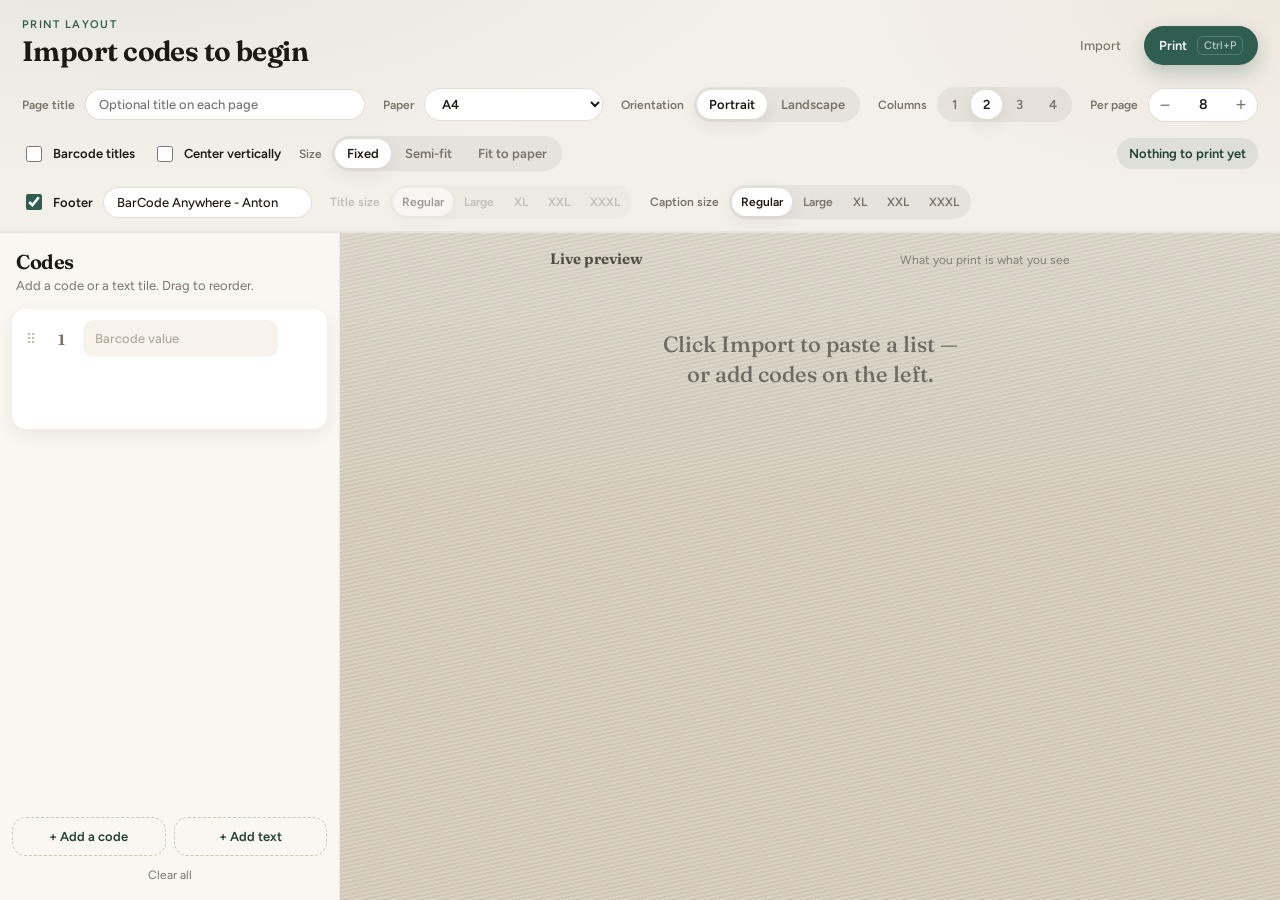
==== commit 70d0f41c: "Add XL, XXL, and XXXL title and caption sizes. Extend the size controls beyond Regular/Large with th" ====
--- a/ui/index.html
+++ b/ui/index.html
@@ -129,25 +129,37 @@
 
       <div class="tool-group" id="titleSizeGroup" title="Size of the name above each barcode">
         <span class="tool-label">Title size</span>
-        <div class="segmented" role="group" aria-label="Title size">
+        <div class="segmented segmented-sizes" role="group" aria-label="Title size">
           <button type="button" class="seg is-active" data-title-size="regular">Regular</button>
           <button type="button" class="seg" data-title-size="large">Large</button>
+          <button type="button" class="seg" data-title-size="xl">XL</button>
+          <button type="button" class="seg" data-title-size="xxl">XXL</button>
+          <button type="button" class="seg" data-title-size="xxxl">XXXL</button>
         </div>
         <select id="titleSizeSelect" class="sr-only" aria-hidden="true" tabindex="-1">
           <option value="regular" selected>Regular</option>
           <option value="large">Large</option>
+          <option value="xl">XL</option>
+          <option value="xxl">XXL</option>
+          <option value="xxxl">XXXL</option>
         </select>
       </div>
 
       <div class="tool-group" id="captionSizeGroup" title="Size of the code printed under each barcode">
         <span class="tool-label">Caption size</span>
-        <div class="segmented" role="group" aria-label="Caption size">
+        <div class="segmented segmented-sizes" role="group" aria-label="Caption size">
           <button type="button" class="seg is-active" data-caption-size="regular">Regular</button>
           <button type="button" class="seg" data-caption-size="large">Large</button>
+          <button type="button" class="seg" data-caption-size="xl">XL</button>
+          <button type="button" class="seg" data-caption-size="xxl">XXL</button>
+          <button type="button" class="seg" data-caption-size="xxxl">XXXL</button>
         </div>
         <select id="captionSizeSelect" class="sr-only" aria-hidden="true" tabindex="-1">
           <option value="regular" selected>Regular</option>
           <option value="large">Large</option>
+          <option value="xl">XL</option>
+          <option value="xxl">XXL</option>
+          <option value="xxxl">XXXL</option>
         </select>
       </div>
 
--- a/ui/style.css
+++ b/ui/style.css
@@ -389,6 +389,11 @@
   gap: 2px;
 }
 
+.segmented-sizes .seg {
+  padding: 7px 9px;
+  font-size: 12px;
+}
+
 .seg {
   border: 0;
   background: transparent;
@@ -1114,9 +1119,39 @@
   line-height: 1.2;
 }
 
+.sheet.is-title-xl .sheet-cell-copy {
+  font-size: 24pt;
+  line-height: 1.15;
+}
+
+.sheet.is-title-xxl .sheet-cell-copy {
+  font-size: 30pt;
+  line-height: 1.12;
+}
+
+.sheet.is-title-xxxl .sheet-cell-copy {
+  font-size: 36pt;
+  line-height: 1.1;
+}
+
 .sheet.is-fit.is-title-lg .sheet-cell-copy,
 .sheet.is-semi.is-title-lg .sheet-cell-copy {
   font-size: min(18pt, 16cqh);
+}
+
+.sheet.is-fit.is-title-xl .sheet-cell-copy,
+.sheet.is-semi.is-title-xl .sheet-cell-copy {
+  font-size: min(24pt, 20cqh);
+}
+
+.sheet.is-fit.is-title-xxl .sheet-cell-copy,
+.sheet.is-semi.is-title-xxl .sheet-cell-copy {
+  font-size: min(30pt, 24cqh);
+}
+
+.sheet.is-fit.is-title-xxxl .sheet-cell-copy,
+.sheet.is-semi.is-title-xxxl .sheet-cell-copy {
+  font-size: min(36pt, 28cqh);
 }
 
 .sheet-cell-label {
@@ -1133,7 +1168,8 @@
   flex-shrink: 0;
 }
 
-/* Large type is 18pt. Title and caption are independent, including both at once.
+/* Boosted type: Large 18pt, XL 24pt, XXL 30pt, XXXL 36pt.
+   Title and caption are independent, including both at once.
    In a fitted cell, container query units yield a little when the slot is too short. */
 .sheet.is-fit .sheet-cell,
 .sheet.is-semi .sheet-cell {
@@ -1152,12 +1188,72 @@
   letter-spacing: -0.015em;
 }
 
+.sheet.is-title-xl .sheet-cell-title,
+.sheet.is-title-xl.is-fit .sheet-cell-title,
+.sheet.is-title-xl.is-semi .sheet-cell-title,
+.sheet.is-title-xl.is-fit.is-fit-hero .sheet-cell-title,
+.sheet.is-title-xl.paper-zebra105 .sheet-cell-title,
+.sheet.is-title-xl.is-fit.paper-zebra105 .sheet-cell-title,
+.sheet.is-title-xl.is-semi.paper-zebra105 .sheet-cell-title {
+  font-size: 24pt;
+  line-height: 1.1;
+  letter-spacing: -0.02em;
+}
+
+.sheet.is-title-xxl .sheet-cell-title,
+.sheet.is-title-xxl.is-fit .sheet-cell-title,
+.sheet.is-title-xxl.is-semi .sheet-cell-title,
+.sheet.is-title-xxl.is-fit.is-fit-hero .sheet-cell-title,
+.sheet.is-title-xxl.paper-zebra105 .sheet-cell-title,
+.sheet.is-title-xxl.is-fit.paper-zebra105 .sheet-cell-title,
+.sheet.is-title-xxl.is-semi.paper-zebra105 .sheet-cell-title {
+  font-size: 30pt;
+  line-height: 1.08;
+  letter-spacing: -0.025em;
+}
+
+.sheet.is-title-xxxl .sheet-cell-title,
+.sheet.is-title-xxxl.is-fit .sheet-cell-title,
+.sheet.is-title-xxxl.is-semi .sheet-cell-title,
+.sheet.is-title-xxxl.is-fit.is-fit-hero .sheet-cell-title,
+.sheet.is-title-xxxl.paper-zebra105 .sheet-cell-title,
+.sheet.is-title-xxxl.is-fit.paper-zebra105 .sheet-cell-title,
+.sheet.is-title-xxxl.is-semi.paper-zebra105 .sheet-cell-title {
+  font-size: 36pt;
+  line-height: 1.05;
+  letter-spacing: -0.03em;
+}
+
 .sheet.is-fit.is-title-lg .sheet-cell-title,
 .sheet.is-semi.is-title-lg .sheet-cell-title,
 .sheet.is-title-lg.is-fit.is-fit-hero .sheet-cell-title,
 .sheet.is-title-lg.is-fit.paper-zebra105 .sheet-cell-title,
 .sheet.is-title-lg.is-semi.paper-zebra105 .sheet-cell-title {
   font-size: min(18pt, 26cqh);
+}
+
+.sheet.is-fit.is-title-xl .sheet-cell-title,
+.sheet.is-semi.is-title-xl .sheet-cell-title,
+.sheet.is-title-xl.is-fit.is-fit-hero .sheet-cell-title,
+.sheet.is-title-xl.is-fit.paper-zebra105 .sheet-cell-title,
+.sheet.is-title-xl.is-semi.paper-zebra105 .sheet-cell-title {
+  font-size: min(24pt, 32cqh);
+}
+
+.sheet.is-fit.is-title-xxl .sheet-cell-title,
+.sheet.is-semi.is-title-xxl .sheet-cell-title,
+.sheet.is-title-xxl.is-fit.is-fit-hero .sheet-cell-title,
+.sheet.is-title-xxl.is-fit.paper-zebra105 .sheet-cell-title,
+.sheet.is-title-xxl.is-semi.paper-zebra105 .sheet-cell-title {
+  font-size: min(30pt, 38cqh);
+}
+
+.sheet.is-fit.is-title-xxxl .sheet-cell-title,
+.sheet.is-semi.is-title-xxxl .sheet-cell-title,
+.sheet.is-title-xxxl.is-fit.is-fit-hero .sheet-cell-title,
+.sheet.is-title-xxxl.is-fit.paper-zebra105 .sheet-cell-title,
+.sheet.is-title-xxxl.is-semi.paper-zebra105 .sheet-cell-title {
+  font-size: min(36pt, 44cqh);
 }
 
 .sheet.is-caption-lg .sheet-cell-label,
@@ -1176,6 +1272,54 @@
   color: #2c2823;
 }
 
+.sheet.is-caption-xl .sheet-cell-label,
+.sheet.is-caption-xl.is-fit .sheet-cell-label,
+.sheet.is-caption-xl.is-semi .sheet-cell-label,
+.sheet.is-caption-xl.is-fit.is-fit-hero .sheet-cell-label,
+.sheet.is-caption-xl.paper-zebra105 .sheet-cell-label,
+.sheet.is-caption-xl.is-fit.paper-zebra105 .sheet-cell-label,
+.sheet.is-caption-xl.is-semi.paper-zebra105 .sheet-cell-label,
+.sheet.is-caption-xl .sheet-grid.cols-3 .sheet-cell-label,
+.sheet.is-caption-xl .sheet-grid.cols-4 .sheet-cell-label {
+  font-size: 24pt;
+  font-weight: 500;
+  letter-spacing: 0.005em;
+  line-height: 1.12;
+  color: #2c2823;
+}
+
+.sheet.is-caption-xxl .sheet-cell-label,
+.sheet.is-caption-xxl.is-fit .sheet-cell-label,
+.sheet.is-caption-xxl.is-semi .sheet-cell-label,
+.sheet.is-caption-xxl.is-fit.is-fit-hero .sheet-cell-label,
+.sheet.is-caption-xxl.paper-zebra105 .sheet-cell-label,
+.sheet.is-caption-xxl.is-fit.paper-zebra105 .sheet-cell-label,
+.sheet.is-caption-xxl.is-semi.paper-zebra105 .sheet-cell-label,
+.sheet.is-caption-xxl .sheet-grid.cols-3 .sheet-cell-label,
+.sheet.is-caption-xxl .sheet-grid.cols-4 .sheet-cell-label {
+  font-size: 30pt;
+  font-weight: 500;
+  letter-spacing: 0;
+  line-height: 1.1;
+  color: #2c2823;
+}
+
+.sheet.is-caption-xxxl .sheet-cell-label,
+.sheet.is-caption-xxxl.is-fit .sheet-cell-label,
+.sheet.is-caption-xxxl.is-semi .sheet-cell-label,
+.sheet.is-caption-xxxl.is-fit.is-fit-hero .sheet-cell-label,
+.sheet.is-caption-xxxl.paper-zebra105 .sheet-cell-label,
+.sheet.is-caption-xxxl.is-fit.paper-zebra105 .sheet-cell-label,
+.sheet.is-caption-xxxl.is-semi.paper-zebra105 .sheet-cell-label,
+.sheet.is-caption-xxxl .sheet-grid.cols-3 .sheet-cell-label,
+.sheet.is-caption-xxxl .sheet-grid.cols-4 .sheet-cell-label {
+  font-size: 36pt;
+  font-weight: 500;
+  letter-spacing: -0.01em;
+  line-height: 1.08;
+  color: #2c2823;
+}
+
 .sheet.is-fit.is-caption-lg .sheet-cell-label,
 .sheet.is-semi.is-caption-lg .sheet-cell-label,
 .sheet.is-caption-lg.is-fit.is-fit-hero .sheet-cell-label,
@@ -1188,14 +1332,68 @@
   font-size: min(18pt, 20cqh);
 }
 
-.sheet.is-title-lg.is-caption-lg .sheet-cell {
+.sheet.is-fit.is-caption-xl .sheet-cell-label,
+.sheet.is-semi.is-caption-xl .sheet-cell-label,
+.sheet.is-caption-xl.is-fit.is-fit-hero .sheet-cell-label,
+.sheet.is-caption-xl.is-fit.paper-zebra105 .sheet-cell-label,
+.sheet.is-caption-xl.is-semi.paper-zebra105 .sheet-cell-label,
+.sheet.is-fit.is-caption-xl .sheet-grid.cols-3 .sheet-cell-label,
+.sheet.is-fit.is-caption-xl .sheet-grid.cols-4 .sheet-cell-label,
+.sheet.is-semi.is-caption-xl .sheet-grid.cols-3 .sheet-cell-label,
+.sheet.is-semi.is-caption-xl .sheet-grid.cols-4 .sheet-cell-label {
+  font-size: min(24pt, 26cqh);
+}
+
+.sheet.is-fit.is-caption-xxl .sheet-cell-label,
+.sheet.is-semi.is-caption-xxl .sheet-cell-label,
+.sheet.is-caption-xxl.is-fit.is-fit-hero .sheet-cell-label,
+.sheet.is-caption-xxl.is-fit.paper-zebra105 .sheet-cell-label,
+.sheet.is-caption-xxl.is-semi.paper-zebra105 .sheet-cell-label,
+.sheet.is-fit.is-caption-xxl .sheet-grid.cols-3 .sheet-cell-label,
+.sheet.is-fit.is-caption-xxl .sheet-grid.cols-4 .sheet-cell-label,
+.sheet.is-semi.is-caption-xxl .sheet-grid.cols-3 .sheet-cell-label,
+.sheet.is-semi.is-caption-xxl .sheet-grid.cols-4 .sheet-cell-label {
+  font-size: min(30pt, 32cqh);
+}
+
+.sheet.is-fit.is-caption-xxxl .sheet-cell-label,
+.sheet.is-semi.is-caption-xxxl .sheet-cell-label,
+.sheet.is-caption-xxxl.is-fit.is-fit-hero .sheet-cell-label,
+.sheet.is-caption-xxxl.is-fit.paper-zebra105 .sheet-cell-label,
+.sheet.is-caption-xxxl.is-semi.paper-zebra105 .sheet-cell-label,
+.sheet.is-fit.is-caption-xxxl .sheet-grid.cols-3 .sheet-cell-label,
+.sheet.is-fit.is-caption-xxxl .sheet-grid.cols-4 .sheet-cell-label,
+.sheet.is-semi.is-caption-xxxl .sheet-grid.cols-3 .sheet-cell-label,
+.sheet.is-semi.is-caption-xxxl .sheet-grid.cols-4 .sheet-cell-label {
+  font-size: min(36pt, 38cqh);
+}
+
+.sheet:is(.is-title-lg, .is-title-xl, .is-title-xxl, .is-title-xxxl):is(
+    .is-caption-lg,
+    .is-caption-xl,
+    .is-caption-xxl,
+    .is-caption-xxxl
+  )
+  .sheet-cell {
   --after-title: -0.7mm;
   gap: 1.5mm;
   padding-block: 2.2mm;
 }
 
-.sheet.is-fit.is-title-lg.is-caption-lg .sheet-cell,
-.sheet.is-semi.is-title-lg.is-caption-lg .sheet-cell {
+.sheet.is-fit:is(.is-title-lg, .is-title-xl, .is-title-xxl, .is-title-xxxl):is(
+    .is-caption-lg,
+    .is-caption-xl,
+    .is-caption-xxl,
+    .is-caption-xxxl
+  )
+  .sheet-cell,
+.sheet.is-semi:is(.is-title-lg, .is-title-xl, .is-title-xxl, .is-title-xxxl):is(
+    .is-caption-lg,
+    .is-caption-xl,
+    .is-caption-xxl,
+    .is-caption-xxxl
+  )
+  .sheet-cell {
   --after-title: -0.85mm;
   padding-block: 1.6mm;
 }
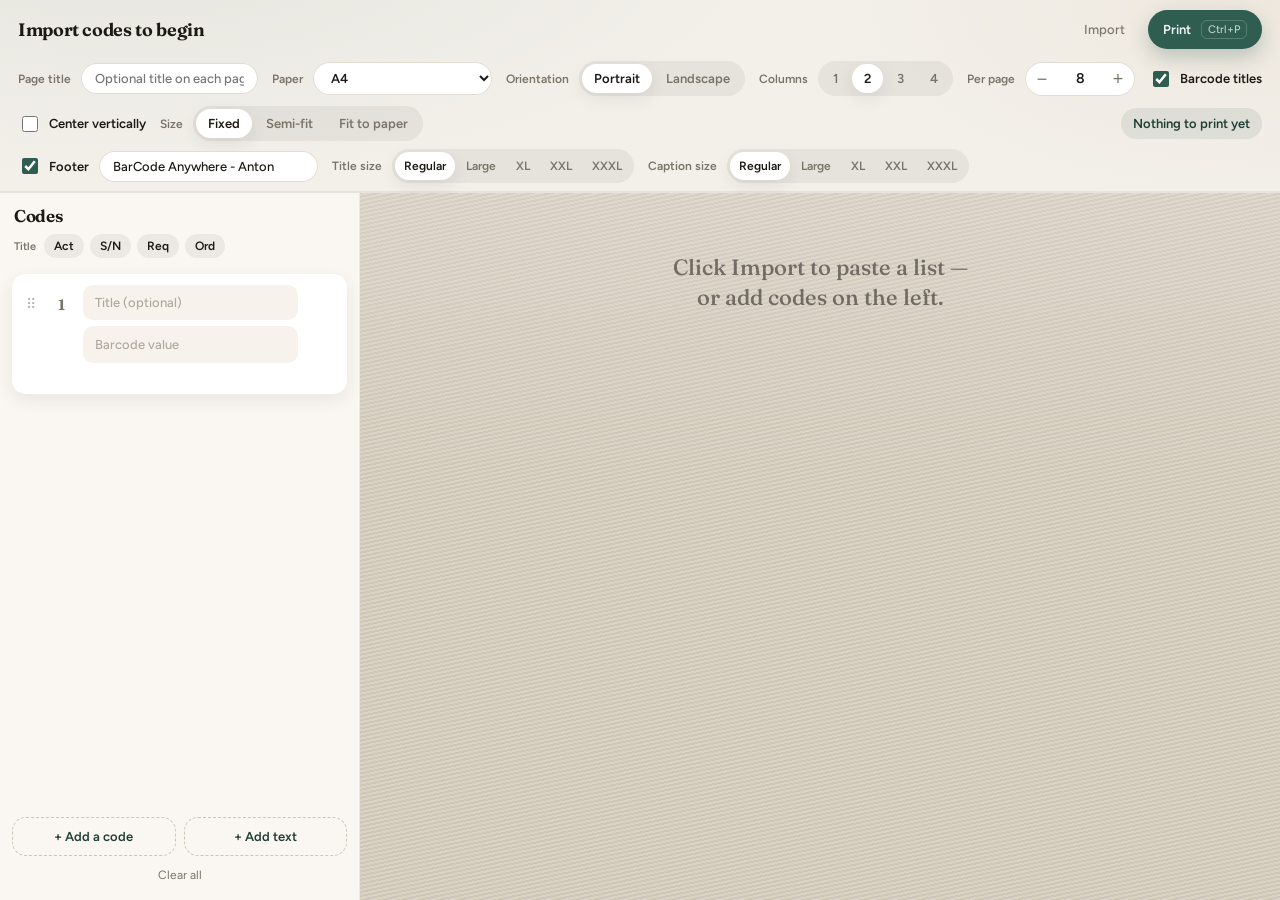
==== commit 4f3f4bb8: "Simplify the label printer for a bottom-docked workflow. Use only Ctrl+Alt+L, drop chrome clutter, k" ====
--- a/ui/index.html
+++ b/ui/index.html
@@ -7,13 +7,13 @@
   <link rel="preconnect" href="https://fonts.googleapis.com" />
   <link rel="preconnect" href="https://fonts.gstatic.com" crossorigin />
   <link href="https://fonts.googleapis.com/css2?family=Fraunces:opsz,wght@9..144,500;9..144,650&family=Figtree:wght@400;500;600;700&family=IBM+Plex+Mono:wght@400;500&display=swap" rel="stylesheet" />
-  <link rel="stylesheet" href="style.css?v=21" />
+  <link rel="stylesheet" href="style.css?v=22" />
 </head>
 <body>
-  <!-- Scan mode (Ctrl+Shift+B) -->
+  <!-- Legacy scan view kept for standalone /api payloads; hotkey opens print. -->
   <main class="dialog view" id="viewScan">
     <header class="top no-print">
-      <p class="hint">Ctrl+Shift+B · Esc to hide · one barcode per line</p>
+      <p class="hint">Ctrl+Alt+L · Esc to hide</p>
       <button type="button" class="close" data-hide aria-label="Close">×</button>
     </header>
 
@@ -23,12 +23,11 @@
     <div class="list" id="scanList"></div>
   </main>
 
-  <!-- Print mode (Ctrl+Shift+P) -->
+  <!-- Label printer (Ctrl+Alt+L) -->
   <main class="print-app view" id="viewPrint" hidden>
     <header class="print-chrome no-print">
       <div class="print-brand">
-        <p class="print-kicker">Print layout</p>
-        <h1 class="print-title" id="printMeta">Your sheet</h1>
+        <h1 class="print-title" id="printMeta">Ready</h1>
       </div>
       <div class="print-chrome-actions">
         <button type="button" class="btn ghost" id="importBtn">Import</button>
@@ -92,7 +91,7 @@
       </div>
 
       <label class="tool-toggle">
-        <input type="checkbox" id="showTitlesToggle" />
+        <input type="checkbox" id="showTitlesToggle" checked />
         <span>Barcode titles</span>
       </label>
 
@@ -170,7 +169,13 @@
       <aside class="editor no-print">
         <div class="editor-head">
           <h2 class="editor-title">Codes</h2>
-          <p class="editor-sub">Add a code or a text tile. Drag to reorder.</p>
+          <div class="title-chips" id="titleChips" hidden>
+            <span class="title-chips-label">Title</span>
+            <button type="button" class="title-chip" data-title-chip="Act">Act</button>
+            <button type="button" class="title-chip" data-title-chip="S/N">S/N</button>
+            <button type="button" class="title-chip" data-title-chip="Req">Req</button>
+            <button type="button" class="title-chip" data-title-chip="Ord">Ord</button>
+          </div>
         </div>
         <div class="editor-list" id="editorList"></div>
         <div class="editor-foot">
@@ -183,10 +188,6 @@
       </aside>
 
       <section class="preview-wrap">
-        <div class="preview-head no-print">
-          <span class="preview-label">Live preview</span>
-          <span class="preview-tip">What you print is what you see</span>
-        </div>
         <div class="preview" id="preview"></div>
       </section>
     </div>
@@ -209,7 +210,7 @@
         A line starting with <code>::</code> is a text tile, with no barcode.
         Use <code>\n</code> in that line for a line break.
       </p>
-      <textarea id="importText" rows="12" placeholder="Damaged return | SKU-1001&#10;Wrong item | SKU-1002&#10;SKU-1003"></textarea>
+      <textarea id="importText" rows="12" placeholder="SKU-1001&#10;SKU-1002&#10;SKU-1003"></textarea>
       <label class="tool-toggle modal-toggle">
         <input type="checkbox" id="importReplaceToggle" checked />
         <span>Replace current list</span>
@@ -222,6 +223,6 @@
   </div>
 
   <script src="vendor/JsBarcode.code128.min.js"></script>
-  <script src="app.js?v=21"></script>
+  <script src="app.js?v=22"></script>
 </body>
 </html>
--- a/ui/style.css
+++ b/ui/style.css
@@ -265,29 +265,20 @@
 
 .print-chrome {
   display: flex;
-  align-items: flex-end;
+  align-items: center;
   justify-content: space-between;
   gap: 16px;
-  padding: 18px 22px 12px;
+  padding: 10px 18px 8px;
   flex-shrink: 0;
-}
-
-.print-kicker {
-  margin: 0 0 4px;
-  font-size: 11px;
-  font-weight: 600;
-  letter-spacing: 0.12em;
-  text-transform: uppercase;
-  color: var(--accent);
 }
 
 .print-title {
   margin: 0;
   font-family: var(--font-display);
-  font-size: 28px;
+  font-size: 18px;
   font-weight: 650;
   letter-spacing: -0.02em;
-  line-height: 1.15;
+  line-height: 1.2;
   color: var(--ink);
 }
 
@@ -295,21 +286,20 @@
   display: flex;
   align-items: center;
   gap: 8px;
-  padding-bottom: 2px;
 }
 
 .print-toolbar {
   display: flex;
   flex-wrap: wrap;
   align-items: center;
-  gap: 14px 18px;
-  padding: 8px 22px 14px;
+  gap: 10px 14px;
+  padding: 4px 18px 8px;
   flex-shrink: 0;
 }
 
 .print-toolbar.secondary {
   padding-top: 0;
-  padding-bottom: 12px;
+  padding-bottom: 8px;
   border-bottom: 1px solid rgba(28, 25, 21, 0.06);
 }
 
@@ -487,7 +477,7 @@
   flex: 1;
   min-height: 0;
   display: grid;
-  grid-template-columns: minmax(300px, 340px) 1fr;
+  grid-template-columns: minmax(280px, 360px) minmax(0, 1fr);
   gap: 0;
   border-top: 1px solid rgba(28, 25, 21, 0.06);
 }
@@ -502,22 +492,60 @@
 }
 
 .editor-head {
-  padding: 16px 16px 8px;
+  padding: 12px 14px 8px;
   flex-shrink: 0;
+  display: flex;
+  flex-direction: column;
+  gap: 8px;
 }
 
 .editor-title {
   margin: 0;
   font-family: var(--font-display);
-  font-size: 20px;
+  font-size: 17px;
   font-weight: 650;
   letter-spacing: -0.02em;
 }
 
-.editor-sub {
-  margin: 4px 0 0;
-  font-size: 13px;
+.title-chips {
+  display: flex;
+  flex-wrap: wrap;
+  align-items: center;
+  gap: 6px;
+}
+
+.title-chips[hidden] {
+  display: none;
+}
+
+.title-chips-label {
+  font-size: 11px;
+  font-weight: 600;
   color: var(--muted);
+  margin-right: 2px;
+}
+
+.title-chip {
+  border: 0;
+  background: rgba(28, 25, 21, 0.06);
+  color: var(--ink);
+  font: inherit;
+  font-size: 12px;
+  font-weight: 600;
+  padding: 5px 10px;
+  border-radius: 999px;
+  cursor: pointer;
+  transition: background 0.18s ease, color 0.18s ease, transform 0.18s var(--ease);
+}
+
+.title-chip:hover {
+  background: rgba(47, 93, 80, 0.14);
+  color: var(--accent-deep);
+}
+
+.title-chip.is-active {
+  background: var(--accent);
+  color: #fff;
 }
 
 .editor-list {
@@ -762,7 +790,7 @@
 .preview-wrap {
   min-height: 0;
   overflow: auto;
-  padding: 16px 18px 28px;
+  padding: 12px 16px 20px;
   background:
     linear-gradient(180deg, rgba(255, 255, 255, 0.15), transparent 40%),
     repeating-linear-gradient(
@@ -772,32 +800,13 @@
     );
 }
 
-.preview-head {
-  display: flex;
-  align-items: baseline;
-  justify-content: space-between;
-  gap: 12px;
-  margin: 0 auto 14px;
-  width: min(100%, 520px);
-}
-
-.preview-label {
-  font-family: var(--font-display);
-  font-size: 15px;
-  font-weight: 650;
-  color: rgba(28, 25, 21, 0.72);
-}
-
-.preview-tip {
-  font-size: 12px;
-  color: rgba(28, 25, 21, 0.45);
-}
-
 .preview {
   display: flex;
   flex-direction: column;
   align-items: center;
-  gap: 22px;
+  gap: 16px;
+  min-height: 100%;
+  justify-content: flex-start;
 }
 
 .sheet {
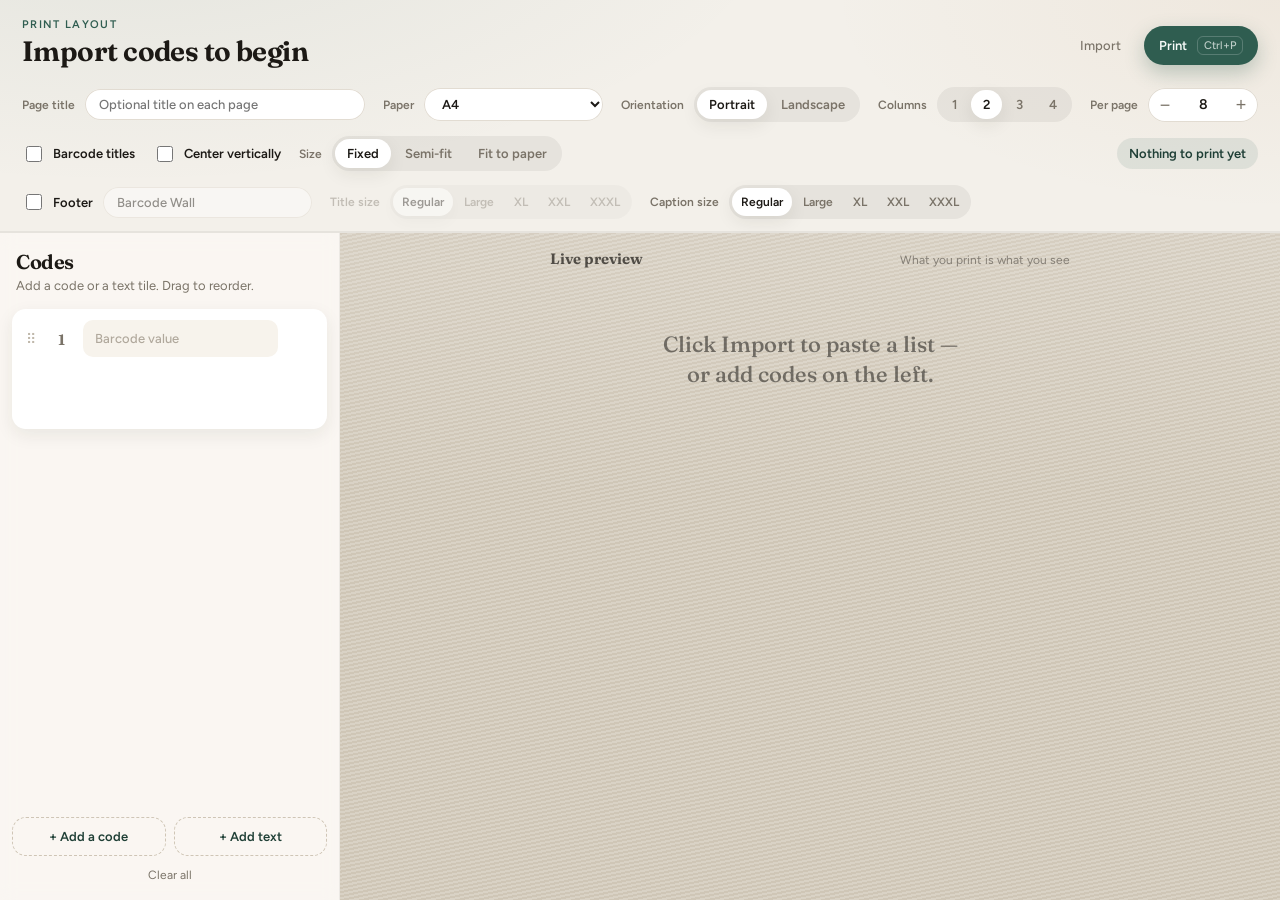
==== commit 82d25881: "Default footer to Barcode Wall and off. New sessions show Footer unchecked, with placeholder copy "B" ====
--- a/ui/index.html
+++ b/ui/index.html
@@ -7,13 +7,13 @@
   <link rel="preconnect" href="https://fonts.googleapis.com" />
   <link rel="preconnect" href="https://fonts.gstatic.com" crossorigin />
   <link href="https://fonts.googleapis.com/css2?family=Fraunces:opsz,wght@9..144,500;9..144,650&family=Figtree:wght@400;500;600;700&family=IBM+Plex+Mono:wght@400;500&display=swap" rel="stylesheet" />
-  <link rel="stylesheet" href="style.css?v=22" />
+  <link rel="stylesheet" href="style.css?v=21" />
 </head>
 <body>
-  <!-- Legacy scan view kept for standalone /api payloads; hotkey opens print. -->
+  <!-- Scan mode (Ctrl+Shift+B) -->
   <main class="dialog view" id="viewScan">
     <header class="top no-print">
-      <p class="hint">Ctrl+Alt+L · Esc to hide</p>
+      <p class="hint">Ctrl+Shift+B · Esc to hide · one barcode per line</p>
       <button type="button" class="close" data-hide aria-label="Close">×</button>
     </header>
 
@@ -23,11 +23,12 @@
     <div class="list" id="scanList"></div>
   </main>
 
-  <!-- Label printer (Ctrl+Alt+L) -->
+  <!-- Print mode (Ctrl+Shift+P) -->
   <main class="print-app view" id="viewPrint" hidden>
     <header class="print-chrome no-print">
       <div class="print-brand">
-        <h1 class="print-title" id="printMeta">Ready</h1>
+        <p class="print-kicker">Print layout</p>
+        <h1 class="print-title" id="printMeta">Your sheet</h1>
       </div>
       <div class="print-chrome-actions">
         <button type="button" class="btn ghost" id="importBtn">Import</button>
@@ -91,7 +92,7 @@
       </div>
 
       <label class="tool-toggle">
-        <input type="checkbox" id="showTitlesToggle" checked />
+        <input type="checkbox" id="showTitlesToggle" />
         <span>Barcode titles</span>
       </label>
 
@@ -120,10 +121,10 @@
     <section class="print-toolbar secondary no-print">
       <div class="tool-group grow" id="footerGroup">
         <label class="tool-toggle" title="Show the line at the bottom of each page">
-          <input type="checkbox" id="showFooterToggle" checked />
+          <input type="checkbox" id="showFooterToggle" />
           <span>Footer</span>
         </label>
-        <input type="text" class="toolbar-input" id="footerInput" value="BarCode Anywhere - Anton" />
+        <input type="text" class="toolbar-input" id="footerInput" value="Barcode Wall" />
       </div>
 
       <div class="tool-group" id="titleSizeGroup" title="Size of the name above each barcode">
@@ -169,13 +170,7 @@
       <aside class="editor no-print">
         <div class="editor-head">
           <h2 class="editor-title">Codes</h2>
-          <div class="title-chips" id="titleChips" hidden>
-            <span class="title-chips-label">Title</span>
-            <button type="button" class="title-chip" data-title-chip="Act">Act</button>
-            <button type="button" class="title-chip" data-title-chip="S/N">S/N</button>
-            <button type="button" class="title-chip" data-title-chip="Req">Req</button>
-            <button type="button" class="title-chip" data-title-chip="Ord">Ord</button>
-          </div>
+          <p class="editor-sub">Add a code or a text tile. Drag to reorder.</p>
         </div>
         <div class="editor-list" id="editorList"></div>
         <div class="editor-foot">
@@ -188,6 +183,10 @@
       </aside>
 
       <section class="preview-wrap">
+        <div class="preview-head no-print">
+          <span class="preview-label">Live preview</span>
+          <span class="preview-tip">What you print is what you see</span>
+        </div>
         <div class="preview" id="preview"></div>
       </section>
     </div>
@@ -210,7 +209,7 @@
         A line starting with <code>::</code> is a text tile, with no barcode.
         Use <code>\n</code> in that line for a line break.
       </p>
-      <textarea id="importText" rows="12" placeholder="SKU-1001&#10;SKU-1002&#10;SKU-1003"></textarea>
+      <textarea id="importText" rows="12" placeholder="Damaged return | SKU-1001&#10;Wrong item | SKU-1002&#10;SKU-1003"></textarea>
       <label class="tool-toggle modal-toggle">
         <input type="checkbox" id="importReplaceToggle" checked />
         <span>Replace current list</span>
@@ -223,6 +222,6 @@
   </div>
 
   <script src="vendor/JsBarcode.code128.min.js"></script>
-  <script src="app.js?v=22"></script>
+  <script src="app.js?v=21"></script>
 </body>
 </html>
--- a/ui/style.css
+++ b/ui/style.css
@@ -265,20 +265,29 @@
 
 .print-chrome {
   display: flex;
-  align-items: center;
+  align-items: flex-end;
   justify-content: space-between;
   gap: 16px;
-  padding: 10px 18px 8px;
+  padding: 18px 22px 12px;
   flex-shrink: 0;
+}
+
+.print-kicker {
+  margin: 0 0 4px;
+  font-size: 11px;
+  font-weight: 600;
+  letter-spacing: 0.12em;
+  text-transform: uppercase;
+  color: var(--accent);
 }
 
 .print-title {
   margin: 0;
   font-family: var(--font-display);
-  font-size: 18px;
+  font-size: 28px;
   font-weight: 650;
   letter-spacing: -0.02em;
-  line-height: 1.2;
+  line-height: 1.15;
   color: var(--ink);
 }
 
@@ -286,20 +295,21 @@
   display: flex;
   align-items: center;
   gap: 8px;
+  padding-bottom: 2px;
 }
 
 .print-toolbar {
   display: flex;
   flex-wrap: wrap;
   align-items: center;
-  gap: 10px 14px;
-  padding: 4px 18px 8px;
+  gap: 14px 18px;
+  padding: 8px 22px 14px;
   flex-shrink: 0;
 }
 
 .print-toolbar.secondary {
   padding-top: 0;
-  padding-bottom: 8px;
+  padding-bottom: 12px;
   border-bottom: 1px solid rgba(28, 25, 21, 0.06);
 }
 
@@ -477,7 +487,7 @@
   flex: 1;
   min-height: 0;
   display: grid;
-  grid-template-columns: minmax(280px, 360px) minmax(0, 1fr);
+  grid-template-columns: minmax(300px, 340px) 1fr;
   gap: 0;
   border-top: 1px solid rgba(28, 25, 21, 0.06);
 }
@@ -492,60 +502,22 @@
 }
 
 .editor-head {
-  padding: 12px 14px 8px;
+  padding: 16px 16px 8px;
   flex-shrink: 0;
-  display: flex;
-  flex-direction: column;
-  gap: 8px;
 }
 
 .editor-title {
   margin: 0;
   font-family: var(--font-display);
-  font-size: 17px;
+  font-size: 20px;
   font-weight: 650;
   letter-spacing: -0.02em;
 }
 
-.title-chips {
-  display: flex;
-  flex-wrap: wrap;
-  align-items: center;
-  gap: 6px;
-}
-
-.title-chips[hidden] {
-  display: none;
-}
-
-.title-chips-label {
-  font-size: 11px;
-  font-weight: 600;
+.editor-sub {
+  margin: 4px 0 0;
+  font-size: 13px;
   color: var(--muted);
-  margin-right: 2px;
-}
-
-.title-chip {
-  border: 0;
-  background: rgba(28, 25, 21, 0.06);
-  color: var(--ink);
-  font: inherit;
-  font-size: 12px;
-  font-weight: 600;
-  padding: 5px 10px;
-  border-radius: 999px;
-  cursor: pointer;
-  transition: background 0.18s ease, color 0.18s ease, transform 0.18s var(--ease);
-}
-
-.title-chip:hover {
-  background: rgba(47, 93, 80, 0.14);
-  color: var(--accent-deep);
-}
-
-.title-chip.is-active {
-  background: var(--accent);
-  color: #fff;
 }
 
 .editor-list {
@@ -587,6 +559,11 @@
 }
 
 .edit-row.is-drag-over {
+  border-color: var(--accent);
+  box-shadow: 0 0 0 2px rgba(47, 93, 80, 0.18);
+}
+
+.edit-row.is-selected {
   border-color: var(--accent);
   box-shadow: 0 0 0 2px rgba(47, 93, 80, 0.18);
 }
@@ -790,7 +767,7 @@
 .preview-wrap {
   min-height: 0;
   overflow: auto;
-  padding: 12px 16px 20px;
+  padding: 16px 18px 28px;
   background:
     linear-gradient(180deg, rgba(255, 255, 255, 0.15), transparent 40%),
     repeating-linear-gradient(
@@ -800,13 +777,32 @@
     );
 }
 
+.preview-head {
+  display: flex;
+  align-items: baseline;
+  justify-content: space-between;
+  gap: 12px;
+  margin: 0 auto 14px;
+  width: min(100%, 520px);
+}
+
+.preview-label {
+  font-family: var(--font-display);
+  font-size: 15px;
+  font-weight: 650;
+  color: rgba(28, 25, 21, 0.72);
+}
+
+.preview-tip {
+  font-size: 12px;
+  color: rgba(28, 25, 21, 0.45);
+}
+
 .preview {
   display: flex;
   flex-direction: column;
   align-items: center;
-  gap: 16px;
-  min-height: 100%;
-  justify-content: flex-start;
+  gap: 22px;
 }
 
 .sheet {
@@ -950,6 +946,28 @@
   background: #f6f1e8;
   print-color-adjust: exact;
   -webkit-print-color-adjust: exact;
+  cursor: grab;
+  transition: box-shadow 0.15s ease, outline-color 0.15s ease, opacity 0.15s ease;
+}
+
+.sheet-cell:active {
+  cursor: grabbing;
+}
+
+.sheet-cell.is-selected {
+  outline: 2px solid var(--accent);
+  outline-offset: 1px;
+  box-shadow: 0 0 0 2px rgba(47, 93, 80, 0.16);
+}
+
+.sheet-cell.is-dragging {
+  opacity: 0.55;
+}
+
+.sheet-cell.is-drag-over {
+  outline: 2px dashed var(--accent);
+  outline-offset: 1px;
+  box-shadow: 0 0 0 2px rgba(47, 93, 80, 0.12);
 }
 
 .sheet-grid.cols-1 .sheet-cell {
@@ -1695,6 +1713,10 @@
     background: #f6f1e8;
     print-color-adjust: exact;
     -webkit-print-color-adjust: exact;
+    cursor: auto;
+    outline: none !important;
+    box-shadow: none !important;
+    opacity: 1 !important;
   }
 
   html.paper-a4.orient-portrait @page {
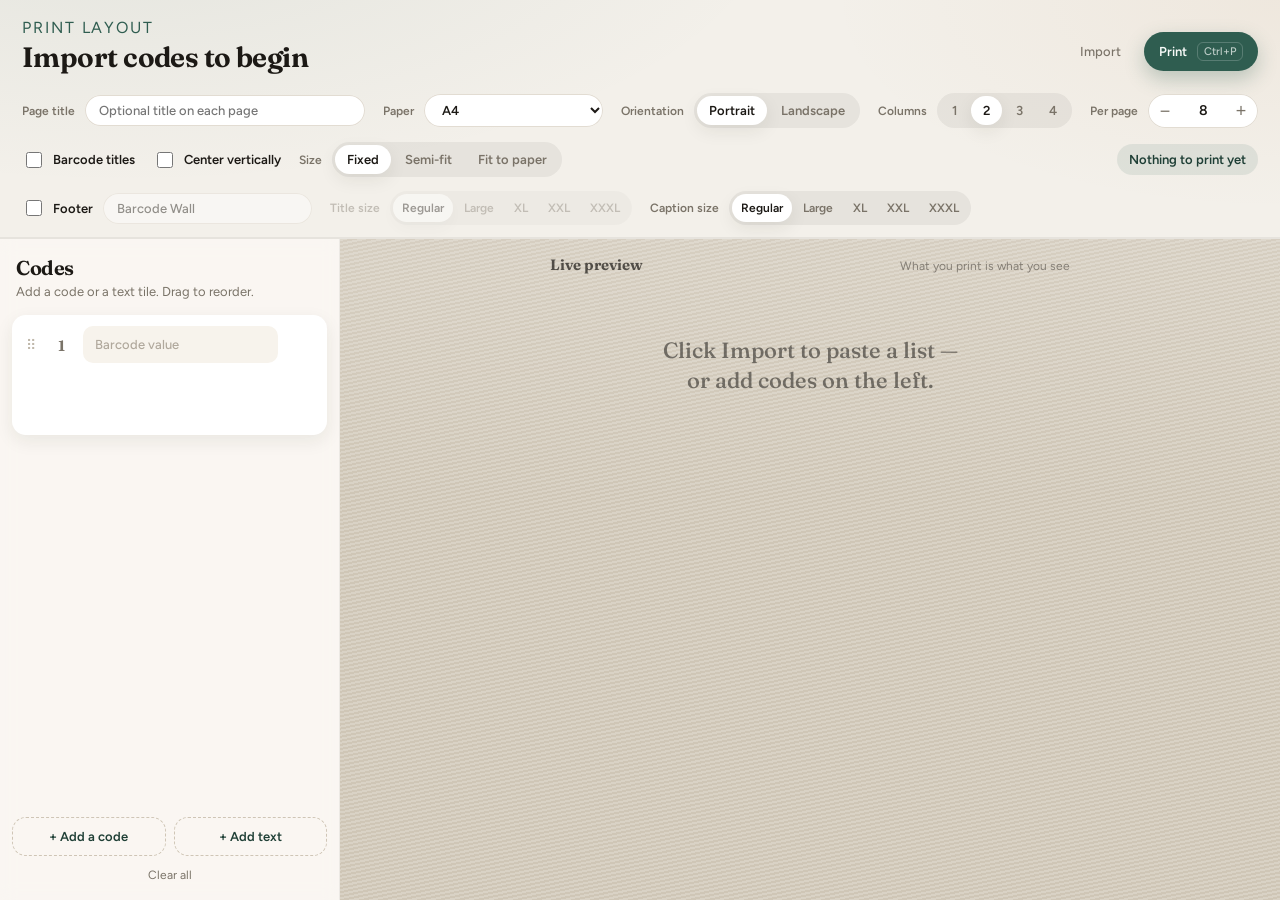
==== commit e2f41115: "Add hidden local saved-walls library. Store named walls in browser localStorage. Open via the Print " ====
--- a/ui/index.html
+++ b/ui/index.html
@@ -7,7 +7,7 @@
   <link rel="preconnect" href="https://fonts.googleapis.com" />
   <link rel="preconnect" href="https://fonts.gstatic.com" crossorigin />
   <link href="https://fonts.googleapis.com/css2?family=Fraunces:opsz,wght@9..144,500;9..144,650&family=Figtree:wght@400;500;600;700&family=IBM+Plex+Mono:wght@400;500&display=swap" rel="stylesheet" />
-  <link rel="stylesheet" href="style.css?v=21" />
+  <link rel="stylesheet" href="style.css?v=22" />
 </head>
 <body>
   <!-- Scan mode (Ctrl+Shift+B) -->
@@ -27,7 +27,10 @@
   <main class="print-app view" id="viewPrint" hidden>
     <header class="print-chrome no-print">
       <div class="print-brand">
-        <p class="print-kicker">Print layout</p>
+        <button type="button" class="print-kicker-btn" id="wallsBtn" title="Saved walls">
+          Print layout
+        </button>
+        <p class="print-wall-name" id="activeWallLabel" hidden></p>
         <h1 class="print-title" id="printMeta">Your sheet</h1>
       </div>
       <div class="print-chrome-actions">
@@ -221,7 +224,32 @@
     </div>
   </div>
 
+  <!-- Saved walls (hidden: open via Print layout kicker or Ctrl+Shift+W) -->
+  <div class="modal no-print" id="wallsModal" hidden>
+    <div class="modal-backdrop" data-walls-close></div>
+    <div class="modal-card walls-card" role="dialog" aria-labelledby="wallsHeading">
+      <header class="modal-head">
+        <div>
+          <p class="modal-kicker">This browser</p>
+          <h2 id="wallsHeading">Saved walls</h2>
+        </div>
+        <button type="button" class="close" data-walls-close aria-label="Close">×</button>
+      </header>
+      <p class="modal-help">
+        Save a wall and open it later on this device. Edits keep auto-updating the open wall.
+      </p>
+      <div class="wall-save-row">
+        <input type="text" id="wallNameInput" class="toolbar-input" placeholder="Name this wall" maxlength="80" />
+        <button type="button" class="btn primary" id="wallSaveBtn">Save</button>
+      </div>
+      <div class="walls-list" id="wallsList"></div>
+      <footer class="modal-actions">
+        <button type="button" class="btn ghost" data-walls-close>Done</button>
+      </footer>
+    </div>
+  </div>
+
   <script src="vendor/JsBarcode.code128.min.js"></script>
-  <script src="app.js?v=21"></script>
+  <script src="app.js?v=22"></script>
 </body>
 </html>
--- a/ui/style.css
+++ b/ui/style.css
@@ -272,13 +272,48 @@
   flex-shrink: 0;
 }
 
-.print-kicker {
+.print-kicker,
+.print-kicker-btn {
   margin: 0 0 4px;
   font-size: 11px;
   font-weight: 600;
   letter-spacing: 0.12em;
   text-transform: uppercase;
   color: var(--accent);
+}
+
+.print-kicker-btn {
+  display: inline-block;
+  border: 0;
+  padding: 0;
+  background: transparent;
+  cursor: pointer;
+  font: inherit;
+  letter-spacing: 0.12em;
+  text-transform: uppercase;
+  color: var(--accent);
+  border-radius: 4px;
+}
+
+.print-kicker-btn:hover {
+  text-decoration: underline;
+  text-underline-offset: 3px;
+}
+
+.print-kicker-btn:focus-visible {
+  outline: 2px solid rgba(47, 93, 80, 0.35);
+  outline-offset: 3px;
+}
+
+.print-wall-name {
+  margin: 0 0 2px;
+  font-size: 12px;
+  font-weight: 600;
+  color: var(--muted);
+  max-width: 42ch;
+  overflow: hidden;
+  text-overflow: ellipsis;
+  white-space: nowrap;
 }
 
 .print-title {
@@ -1593,6 +1628,91 @@
   align-self: flex-start;
 }
 
+.walls-card {
+  width: min(520px, 100%);
+}
+
+.wall-save-row {
+  display: flex;
+  gap: 8px;
+  align-items: center;
+}
+
+.wall-save-row .toolbar-input {
+  flex: 1;
+  min-width: 0;
+}
+
+.walls-list {
+  display: flex;
+  flex-direction: column;
+  gap: 6px;
+  max-height: min(42vh, 360px);
+  overflow-y: auto;
+  padding: 2px 0;
+}
+
+.walls-empty {
+  margin: 0;
+  padding: 14px 12px;
+  border-radius: 12px;
+  background: #f4efe7;
+  color: var(--muted);
+  font-size: 13px;
+}
+
+.wall-row {
+  display: grid;
+  grid-template-columns: 1fr auto;
+  gap: 6px;
+  align-items: center;
+  border-radius: 12px;
+  background: #fff;
+  border: 1px solid transparent;
+  box-shadow: var(--shadow-soft);
+  padding: 4px 4px 4px 0;
+}
+
+.wall-row.is-active {
+  border-color: var(--accent);
+  box-shadow: 0 0 0 2px rgba(47, 93, 80, 0.14);
+}
+
+.wall-row-main {
+  display: flex;
+  flex-direction: column;
+  align-items: flex-start;
+  gap: 2px;
+  border: 0;
+  background: transparent;
+  text-align: left;
+  padding: 8px 12px;
+  border-radius: 10px;
+  cursor: pointer;
+  min-width: 0;
+  color: inherit;
+  font: inherit;
+}
+
+.wall-row-main:hover {
+  background: #f7f3ec;
+}
+
+.wall-row-name {
+  font-weight: 650;
+  font-size: 14px;
+  color: var(--ink);
+  max-width: 100%;
+  overflow: hidden;
+  text-overflow: ellipsis;
+  white-space: nowrap;
+}
+
+.wall-row-meta {
+  font-size: 12px;
+  color: var(--muted);
+}
+
 .modal-actions {
   display: flex;
   justify-content: flex-end;
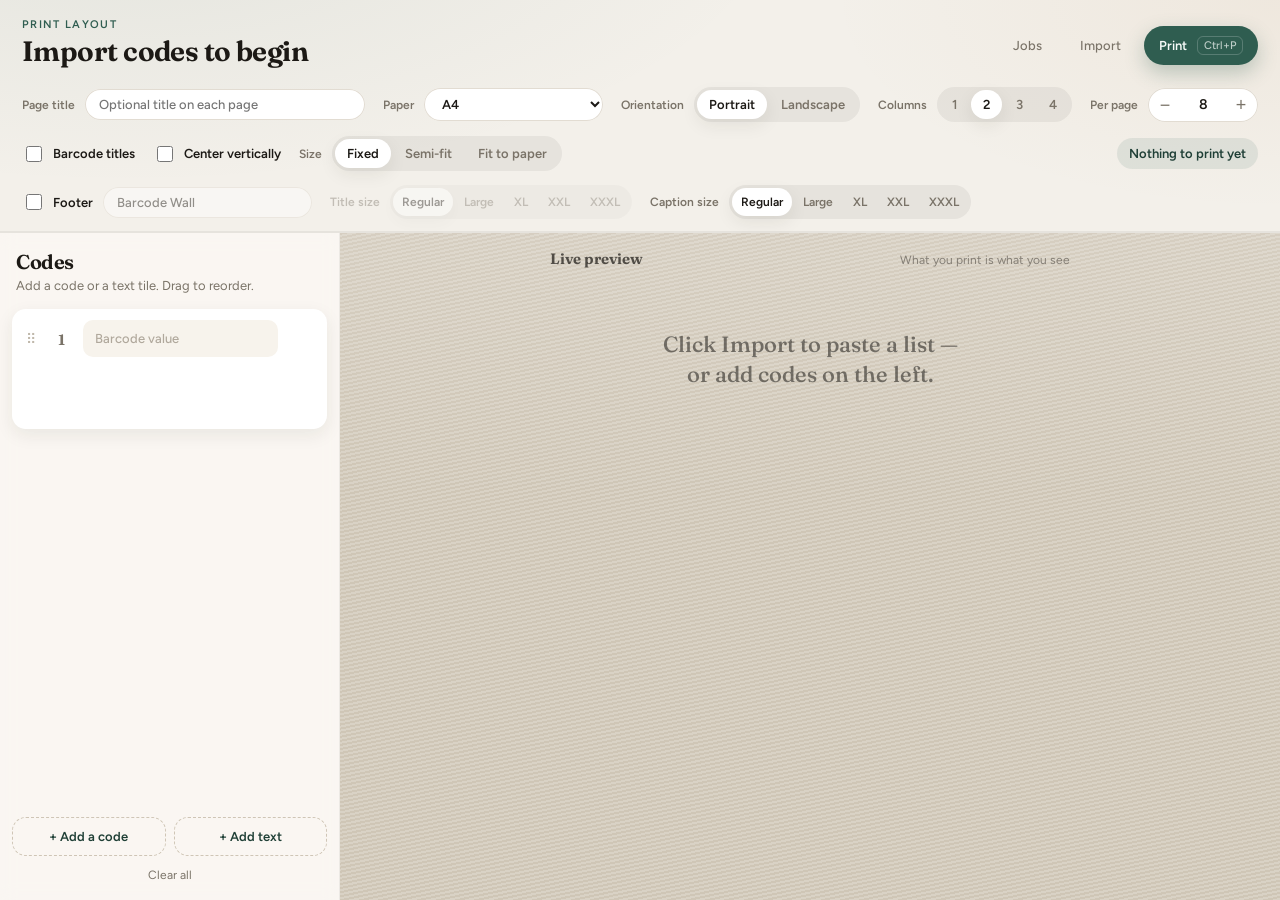
==== commit 3724edaa: "Replace hidden walls entry with a Jobs dialog. Add a Jobs button in the print chrome. The dialog sup" ====
--- a/ui/index.html
+++ b/ui/index.html
@@ -7,7 +7,7 @@
   <link rel="preconnect" href="https://fonts.googleapis.com" />
   <link rel="preconnect" href="https://fonts.gstatic.com" crossorigin />
   <link href="https://fonts.googleapis.com/css2?family=Fraunces:opsz,wght@9..144,500;9..144,650&family=Figtree:wght@400;500;600;700&family=IBM+Plex+Mono:wght@400;500&display=swap" rel="stylesheet" />
-  <link rel="stylesheet" href="style.css?v=22" />
+  <link rel="stylesheet" href="style.css?v=23" />
 </head>
 <body>
   <!-- Scan mode (Ctrl+Shift+B) -->
@@ -27,13 +27,12 @@
   <main class="print-app view" id="viewPrint" hidden>
     <header class="print-chrome no-print">
       <div class="print-brand">
-        <button type="button" class="print-kicker-btn" id="wallsBtn" title="Saved walls">
-          Print layout
-        </button>
-        <p class="print-wall-name" id="activeWallLabel" hidden></p>
+        <p class="print-kicker">Print layout</p>
+        <p class="print-job-name" id="activeJobLabel" hidden></p>
         <h1 class="print-title" id="printMeta">Your sheet</h1>
       </div>
       <div class="print-chrome-actions">
+        <button type="button" class="btn ghost" id="jobsBtn">Jobs</button>
         <button type="button" class="btn ghost" id="importBtn">Import</button>
         <button type="button" class="btn ghost" data-hide>Hide</button>
         <button type="button" class="btn primary" id="printBtn">
@@ -224,32 +223,33 @@
     </div>
   </div>
 
-  <!-- Saved walls (hidden: open via Print layout kicker or Ctrl+Shift+W) -->
-  <div class="modal no-print" id="wallsModal" hidden>
-    <div class="modal-backdrop" data-walls-close></div>
-    <div class="modal-card walls-card" role="dialog" aria-labelledby="wallsHeading">
+  <!-- Jobs dialog -->
+  <div class="modal no-print" id="jobsModal" hidden>
+    <div class="modal-backdrop" data-jobs-close></div>
+    <div class="modal-card jobs-card" role="dialog" aria-labelledby="jobsHeading">
       <header class="modal-head">
         <div>
           <p class="modal-kicker">This browser</p>
-          <h2 id="wallsHeading">Saved walls</h2>
-        </div>
-        <button type="button" class="close" data-walls-close aria-label="Close">×</button>
+          <h2 id="jobsHeading">Jobs</h2>
+        </div>
+        <button type="button" class="close" data-jobs-close aria-label="Close">×</button>
       </header>
       <p class="modal-help">
-        Save a wall and open it later on this device. Edits keep auto-updating the open wall.
+        Save the current sheet as a job, update the open one, or load a job later on this device.
       </p>
-      <div class="wall-save-row">
-        <input type="text" id="wallNameInput" class="toolbar-input" placeholder="Name this wall" maxlength="80" />
-        <button type="button" class="btn primary" id="wallSaveBtn">Save</button>
-      </div>
-      <div class="walls-list" id="wallsList"></div>
+      <div class="job-save-row">
+        <input type="text" id="jobNameInput" class="toolbar-input" placeholder="Name this job" maxlength="80" />
+        <button type="button" class="btn primary" id="jobSaveBtn">Save</button>
+        <button type="button" class="btn ghost" id="jobUpdateBtn" disabled>Update</button>
+      </div>
+      <div class="jobs-list" id="jobsList"></div>
       <footer class="modal-actions">
-        <button type="button" class="btn ghost" data-walls-close>Done</button>
+        <button type="button" class="btn ghost" data-jobs-close>Done</button>
       </footer>
     </div>
   </div>
 
   <script src="vendor/JsBarcode.code128.min.js"></script>
-  <script src="app.js?v=22"></script>
+  <script src="app.js?v=23"></script>
 </body>
 </html>
--- a/ui/style.css
+++ b/ui/style.css
@@ -272,8 +272,7 @@
   flex-shrink: 0;
 }
 
-.print-kicker,
-.print-kicker-btn {
+.print-kicker {
   margin: 0 0 4px;
   font-size: 11px;
   font-weight: 600;
@@ -282,30 +281,7 @@
   color: var(--accent);
 }
 
-.print-kicker-btn {
-  display: inline-block;
-  border: 0;
-  padding: 0;
-  background: transparent;
-  cursor: pointer;
-  font: inherit;
-  letter-spacing: 0.12em;
-  text-transform: uppercase;
-  color: var(--accent);
-  border-radius: 4px;
-}
-
-.print-kicker-btn:hover {
-  text-decoration: underline;
-  text-underline-offset: 3px;
-}
-
-.print-kicker-btn:focus-visible {
-  outline: 2px solid rgba(47, 93, 80, 0.35);
-  outline-offset: 3px;
-}
-
-.print-wall-name {
+.print-job-name {
   margin: 0 0 2px;
   font-size: 12px;
   font-weight: 600;
@@ -1628,22 +1604,23 @@
   align-self: flex-start;
 }
 
-.walls-card {
-  width: min(520px, 100%);
-}
-
-.wall-save-row {
+.jobs-card {
+  width: min(560px, 100%);
+}
+
+.job-save-row {
   display: flex;
   gap: 8px;
   align-items: center;
-}
-
-.wall-save-row .toolbar-input {
-  flex: 1;
+  flex-wrap: wrap;
+}
+
+.job-save-row .toolbar-input {
+  flex: 1 1 180px;
   min-width: 0;
 }
 
-.walls-list {
+.jobs-list {
   display: flex;
   flex-direction: column;
   gap: 6px;
@@ -1652,7 +1629,7 @@
   padding: 2px 0;
 }
 
-.walls-empty {
+.jobs-empty {
   margin: 0;
   padding: 14px 12px;
   border-radius: 12px;
@@ -1661,7 +1638,7 @@
   font-size: 13px;
 }
 
-.wall-row {
+.job-row {
   display: grid;
   grid-template-columns: 1fr auto;
   gap: 6px;
@@ -1670,35 +1647,23 @@
   background: #fff;
   border: 1px solid transparent;
   box-shadow: var(--shadow-soft);
-  padding: 4px 4px 4px 0;
-}
-
-.wall-row.is-active {
+  padding: 8px 8px 8px 12px;
+}
+
+.job-row.is-active {
   border-color: var(--accent);
   box-shadow: 0 0 0 2px rgba(47, 93, 80, 0.14);
 }
 
-.wall-row-main {
+.job-row-main {
   display: flex;
   flex-direction: column;
   align-items: flex-start;
   gap: 2px;
-  border: 0;
-  background: transparent;
-  text-align: left;
-  padding: 8px 12px;
-  border-radius: 10px;
-  cursor: pointer;
   min-width: 0;
-  color: inherit;
-  font: inherit;
-}
-
-.wall-row-main:hover {
-  background: #f7f3ec;
-}
-
-.wall-row-name {
+}
+
+.job-row-name {
   font-weight: 650;
   font-size: 14px;
   color: var(--ink);
@@ -1708,9 +1673,15 @@
   white-space: nowrap;
 }
 
-.wall-row-meta {
+.job-row-meta {
   font-size: 12px;
   color: var(--muted);
+}
+
+.job-row-actions {
+  display: flex;
+  align-items: center;
+  gap: 4px;
 }
 
 .modal-actions {
